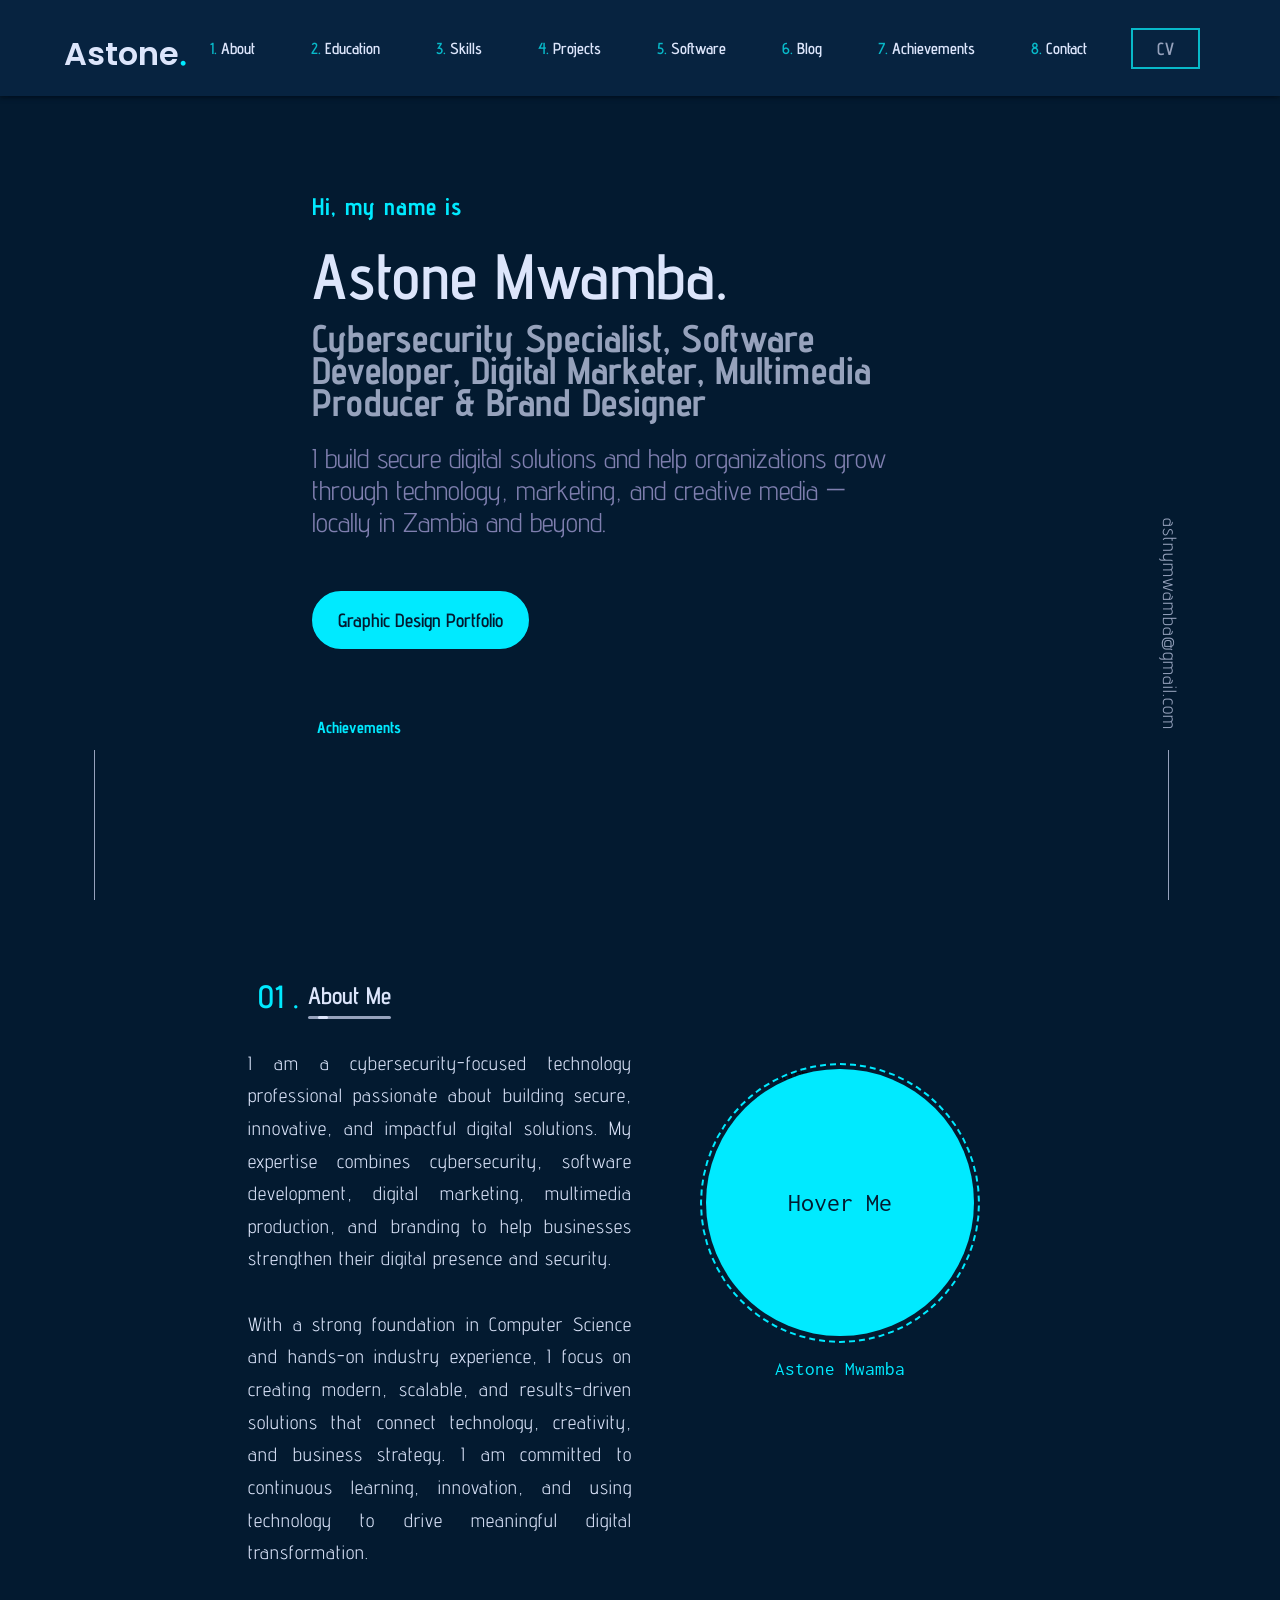
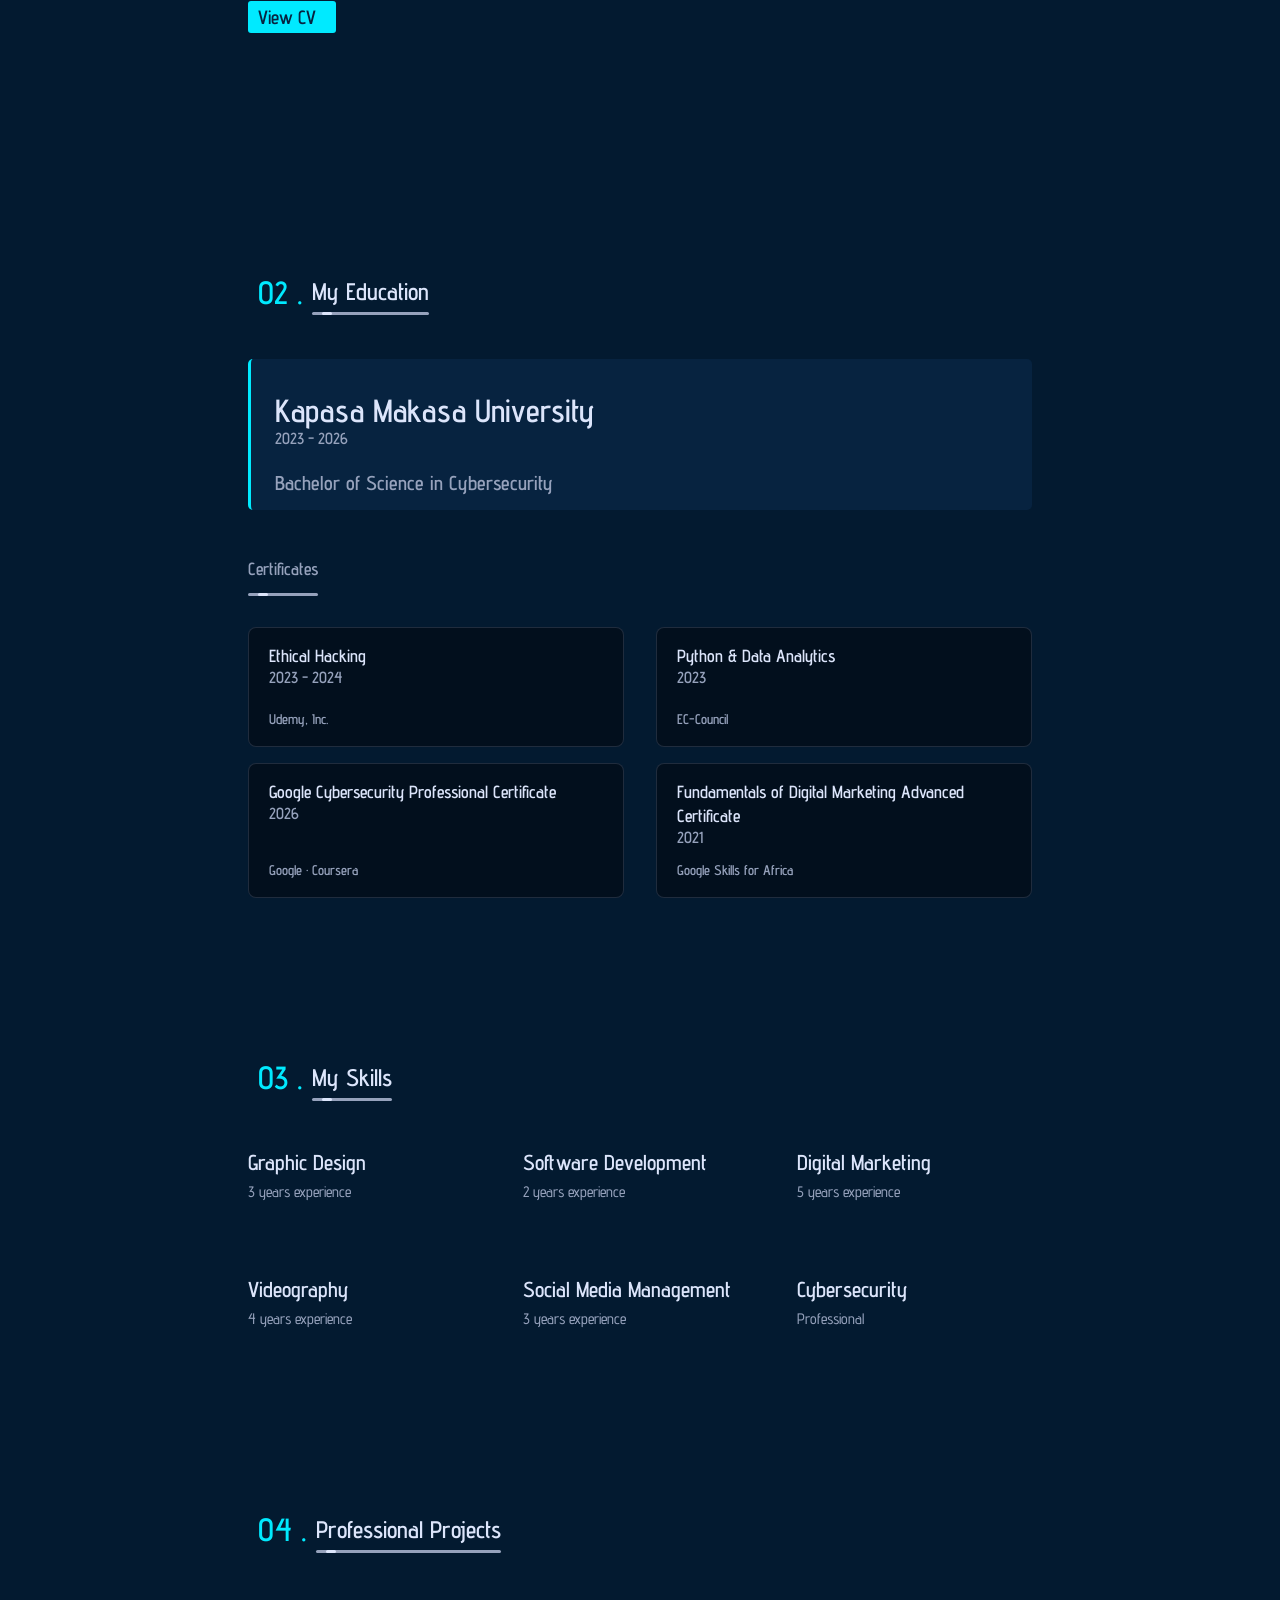
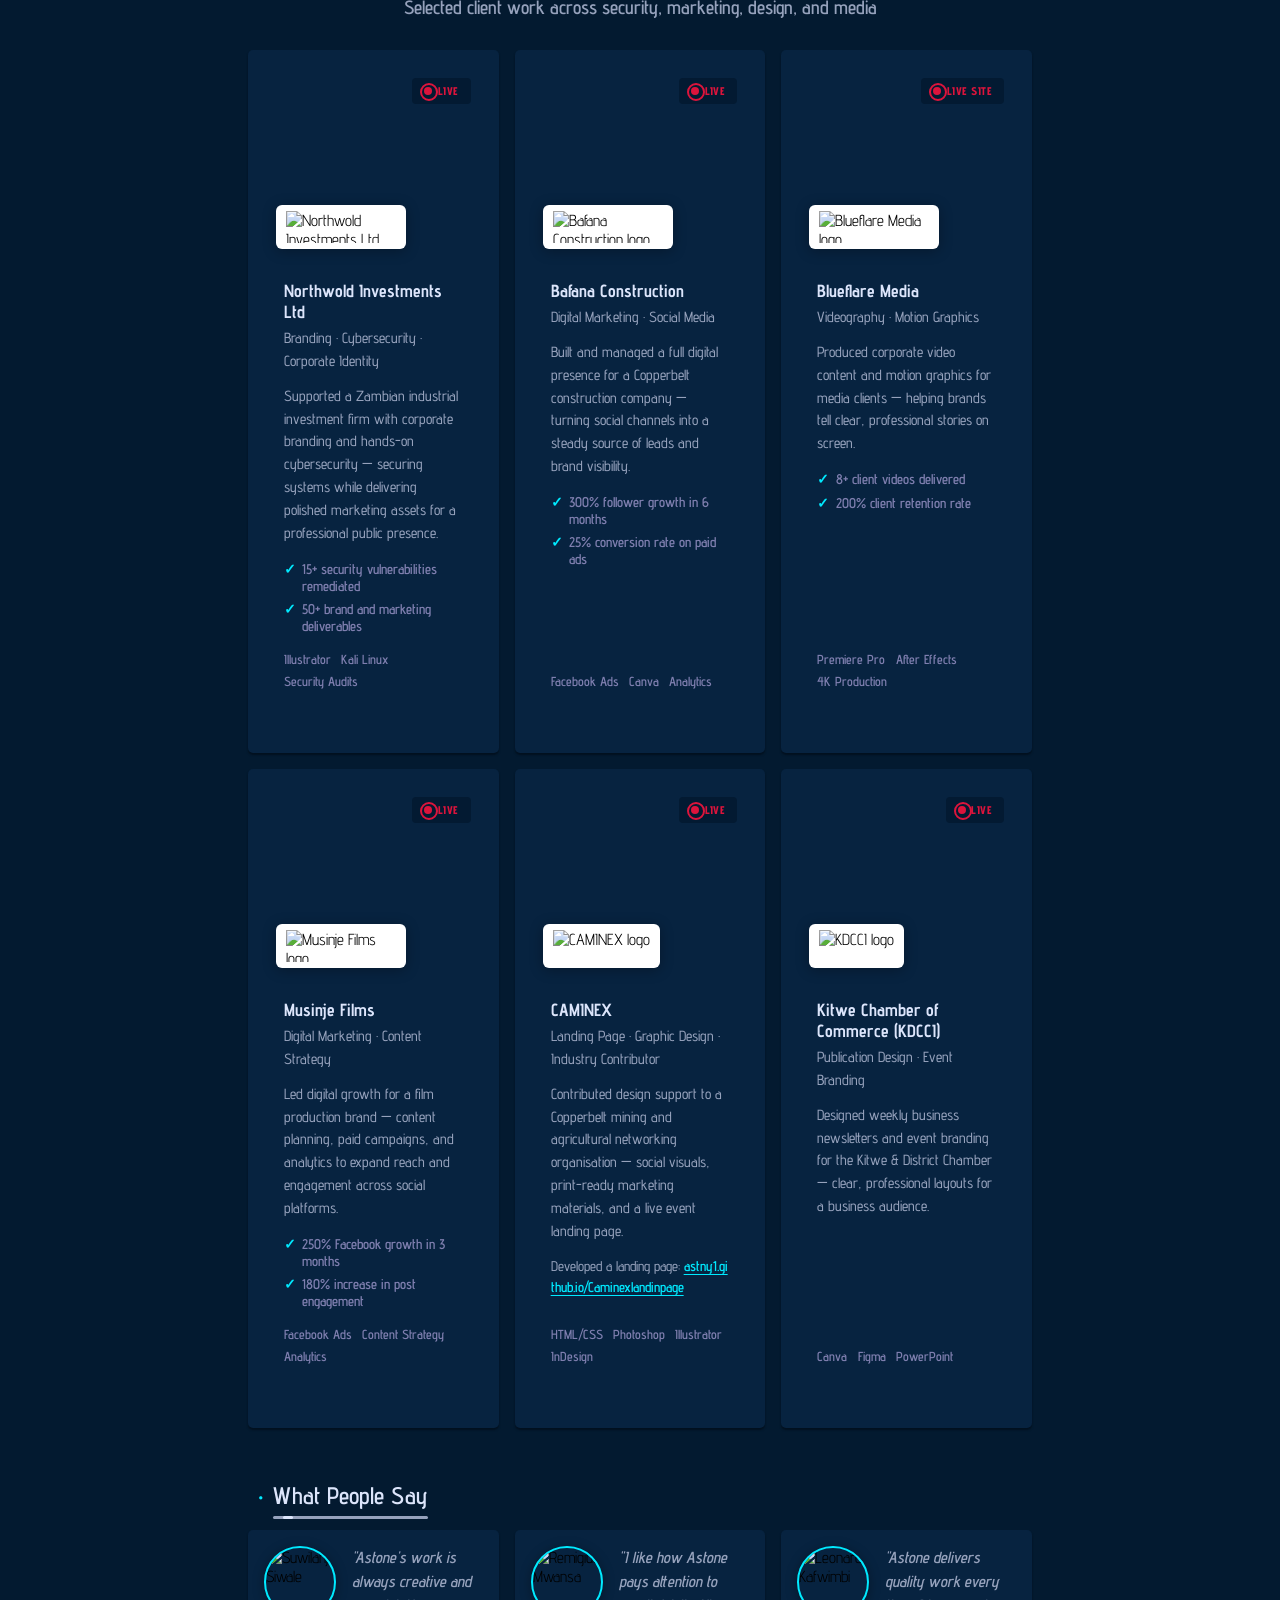
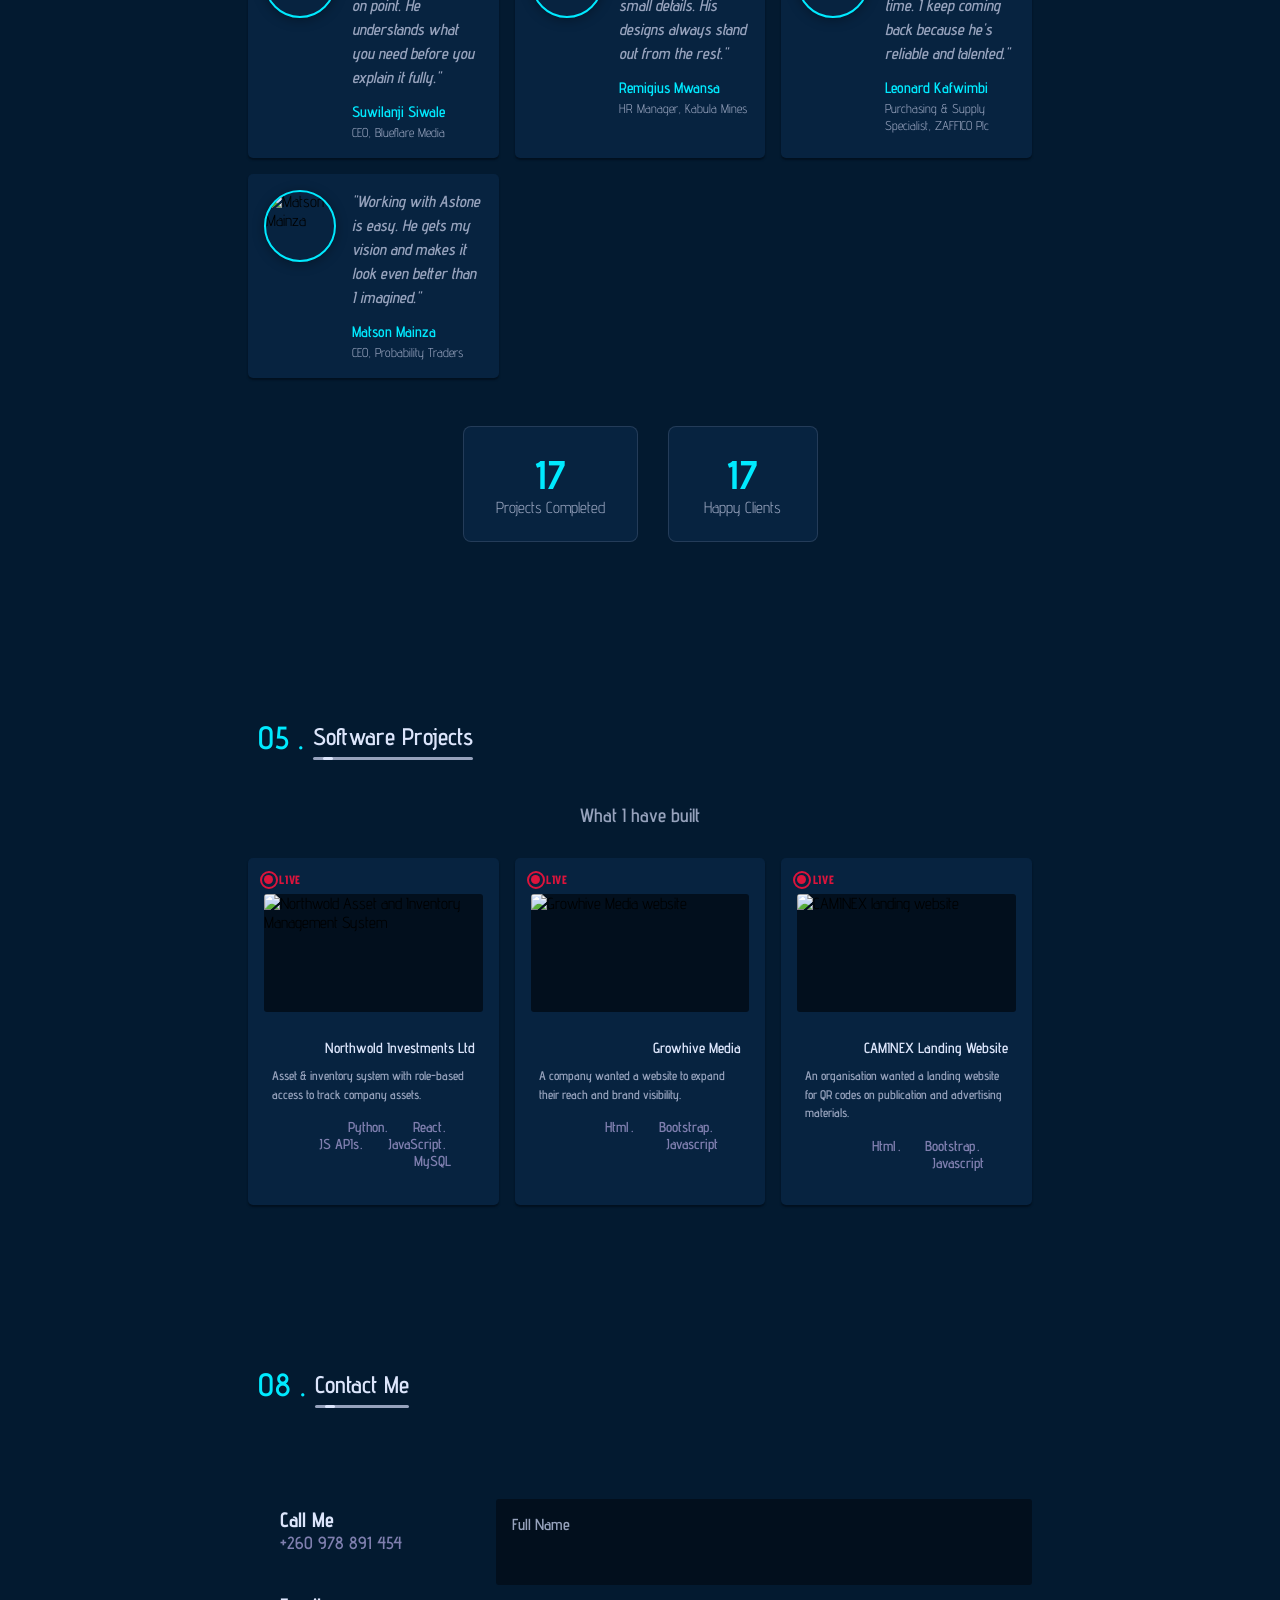
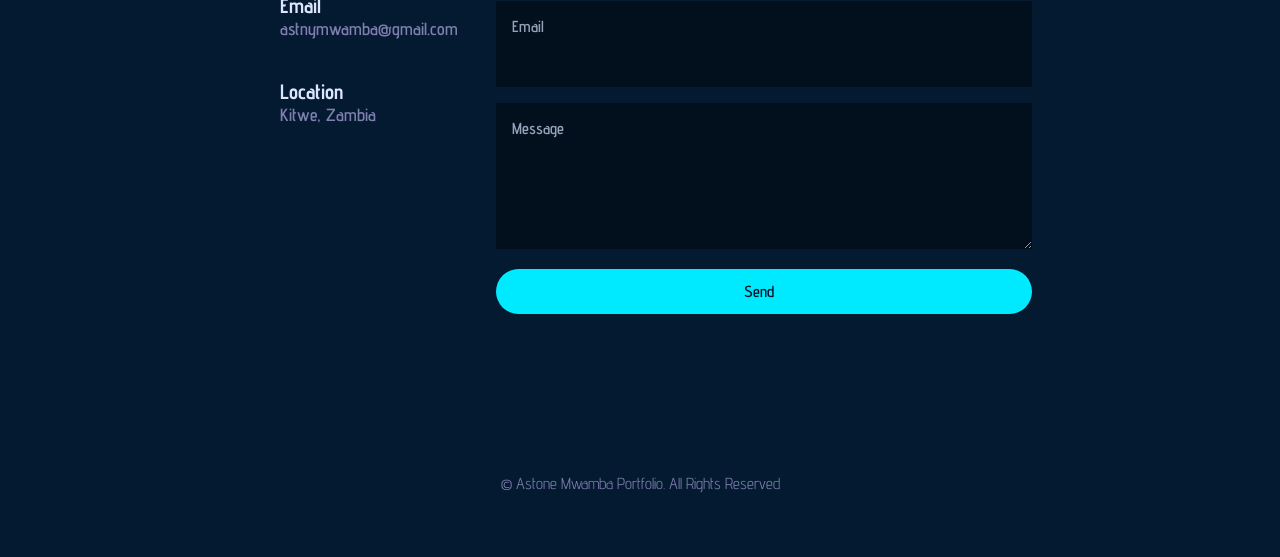
==== index.html @ 13ec4a52 "Add files via upload" ====
<!DOCTYPE html>
<html lang="en">
<head>
    <meta charset="UTF-8">
    <meta http-equiv="X-UA-Compatible" content="IE=edge">
    <meta name="viewport" content="width=device-width, initial-scale=1.0">
    <title>Astone Mwamba - Portfolio</title>
    <link rel="icon" href="favicon.ico" sizes="any">
    <link rel="icon" type="image/png" sizes="32x32" href="favicon-32x32.png">
    <link rel="icon" type="image/png" sizes="16x16" href="favicon-16x16.png">
    <link rel="apple-touch-icon" href="apple-touch-icon.png">
    <link rel="manifest" href="site.webmanifest">
    <meta name="theme-color" content="#031a30">
    <link rel="stylesheet" href="style.css">
    <link rel="stylesheet" href="https://unicons.iconscout.com/release/v4.0.0/css/line.css">
    <link href="https://unpkg.com/boxicons@2.0.9/css/boxicons.min.css" rel="stylesheet">
    <link rel="stylesheet" href="https://cdn.jsdelivr.net/gh/devicons/devicon@latest/devicon.min.css">
</head>
<body>
    <header class="header headerActive" id="header">
        <div class="logo-div contentText">
            <a href="index.html#home"><h1 class="logo">Astone<span>.</span></h1></a>
        </div>

        <div class="navBar" id="nav-Bar">
            <ul class="navList contentText">
                <li class="navItem"><a href="#about" class="navLink"><span class="number">1.</span> About</a></li>
                <li class="navItem"><a href="#education" class="navLink"><span class="number">2.</span> Education</a></li>
                <li class="navItem"><a href="#skills" class="navLink"><span class="number">3.</span> Skills</a></li>
                <li class="navItem"><a href="#projects" class="navLink"><span class="number">4.</span> Projects</a></li>
                <li class="navItem"><a href="#software-projects" class="navLink"><span class="number">5.</span> Software</a></li>
                <li class="navItem"><a href="blog.html" class="navLink"><span class="number">6.</span> Blog</a></li>
                <li class="navItem"><a href="achievements.html" class="navLink"><span class="number">7.</span> Achievements</a></li>
                <li class="navItem"><a href="#contact" class="navLink"><span class="number">8.</span> Contact</a></li>
                <div class="closeIcon" id="closeIconID">
                    <i class="bx bxs-x-circle icon closeIc"></i>
                </div>
            </ul>
            <div class="resumeDiv">
                <a href="#" class="resumeBtn js-cv-link">CV</a>
            </div>
        </div>

        <div class="navToggle" id="toggleId">
            <i class="uil uil-align-center toggleIcon"></i>
        </div>
    </header>

    <div class="col leftCol">
        <div class="divIcons">
            <div><a href="https://www.linkedin.com/in/astone-mwamba-59a867326" target="_blank" rel="noopener noreferrer" aria-label="LinkedIn profile"><i class="uil uil-linkedin-alt leftColIcon"></i></a></div>
            <div><a href="https://github.com" target="_blank" rel="noopener noreferrer"><i class="uil uil-github-alt leftColIcon"></i></a></div>
            <div><a href="https://www.facebook.com" target="_blank" rel="noopener noreferrer"><i class="uil uil-facebook-alt leftColIcon"></i></a></div>
        </div>
        <div class="divLine"></div>
    </div>

    <div class="col rightCol">
        <div class="emailDiv">astnymwamba@gmail.com</div>
        <div class="rightdivLine"></div>
    </div>

    <div class="bodyContainer">
        <!-- Home -->
        <section class="home section" id="home">
            <div class="container">
                <div class="content">
                    <div class="contentText">
                        <h6 class="introTxt hero-item hero-item-1">Hi, my name is</h6>
                        <h1 class="name hero-item hero-item-2">Astone Mwamba.</h1>
                        <h5 class="subIntro hero-item hero-item-3">Cybersecurity Specialist, Software Developer, Digital Marketer, Multimedia Producer & Brand Designer</h5>
                        <p class="homeP hero-item hero-item-4">I build secure digital solutions and help organizations grow through technology, marketing, and creative media — locally in Zambia and beyond.</p>
                    </div>
                    <div class="contentBtn hero-item hero-item-5">
                        <a href="https://drive.google.com/file/d/1k2zUxyUNI3lJxzsbDdqVA3DiM9vxNUjC/view?usp=sharing" target="_blank" rel="noopener noreferrer" class="btn-portfolio">Graphic Design Portfolio <i class="uil uil-external-link-alt Icon"></i></a>
                    </div>
                </div>
                <div class="scrollDiv hero-item hero-item-6">
                    <i class="uil uil-mouse-alt MouseIcon"></i>
                    <a href="achievements.html"><h6 class="scroll">Achievements</h6></a>
                    <i class="uil uil-angle-double-right icon"></i>
                </div>
            </div>
        </section>

        <!-- About -->
        <section class="about section" id="about">
            <div class="container">
                <div class="content">
                    <div class="sectionTitle">
                        <span class="titleNumber">01 .</span>
                        <h5 class="titleText">About Me <div class="underline"><span></span></div></h5>
                    </div>
                    <div class="grid">
                        <div class="cta">
                            <h4 class="ctaDescription">
                                I am a cybersecurity-focused technology professional passionate about building secure, innovative, and impactful digital solutions. My expertise combines cybersecurity, software development, digital marketing, multimedia production, and branding to help businesses strengthen their digital presence and security.<br><br>
                                With a strong foundation in Computer Science and hands-on industry experience, I focus on creating modern, scalable, and results-driven solutions that connect technology, creativity, and business strategy. I am committed to continuous learning, innovation, and using technology to drive meaningful digital transformation.
                            </h4>
                            <div class="aboutBtn">
                                <a href="#" class="js-cv-link">View CV <i class="uil uil-external-link-alt downloadIcon"></i></a>
                            </div>
                        </div>
                        <div class="lower">
                            <div class="aboutImgDiv">
                                <img src="images/projects/IMG%2032.png" alt="Astone Mwamba" class="aboutImg" width="280" height="280" loading="lazy">
                            </div>
                            <div class="voiceNote">
                                <span class="profileName">Astone Mwamba</span>
                            </div>
                        </div>
                    </div>
                </div>
            </div>
        </section>

        <!-- Education -->
        <section class="skill section" id="education">
            <div class="container">
                <div class="sectionTitle">
                    <span class="titleNumber">02 .</span>
                    <h5 class="titleText">My Education <div class="underline"><span></span></div></h5>
                </div>
                <div class="skillsContent">
                    <div class="skillInfo skillInfo-main">
                        <div class="skillInfoHeader">
                            <h1 class="skillTitle">Kapasa Makasa University</h1>
                            <span class="skillSubTotal">2023 - 2026</span>
                        </div>
                        <div class="skillImage">
                            <span class="skillDescription">Bachelor of Science in Cybersecurity</span>
                        </div>
                    </div>
                </div>

                <div class="sectionTitle certificates-heading">
                    <h5 class="titleText titleText-sm">Certificates <div class="underline"><span></span></div></h5>
                </div>
                <div class="skillsContent certificates-content">
                    <div class="skillInfo skillInfo-cert">
                        <div class="skillInfoHeader">
                            <h1 class="skillTitle skillTitle-sm">Ethical Hacking</h1>
                            <span class="skillSubTotal">2023 - 2024</span>
                        </div>
                        <div class="skillImage">
                            <span class="skillDescription skillDescription-sm">Udemy, Inc.</span>
                        </div>
                    </div>
                    <div class="skillInfo skillInfo-cert">
                        <div class="skillInfoHeader">
                            <h1 class="skillTitle skillTitle-sm">Python & Data Analytics</h1>
                            <span class="skillSubTotal">2023</span>
                        </div>
                        <div class="skillImage">
                            <span class="skillDescription skillDescription-sm">EC-Council</span>
                        </div>
                    </div>
                    <div class="skillInfo skillInfo-cert">
                        <div class="skillInfoHeader">
                            <h1 class="skillTitle skillTitle-sm">Google Cybersecurity Professional Certificate</h1>
                            <span class="skillSubTotal">2026</span>
                        </div>
                        <div class="skillImage">
                            <span class="skillDescription skillDescription-sm">Google · Coursera</span>
                        </div>
                    </div>
                    <div class="skillInfo skillInfo-cert">
                        <div class="skillInfoHeader">
                            <h1 class="skillTitle skillTitle-sm">Fundamentals of Digital Marketing Advanced Certificate</h1>
                            <span class="skillSubTotal">2021</span>
                        </div>
                        <div class="skillImage">
                            <span class="skillDescription skillDescription-sm">Google Skills for Africa</span>
                        </div>
                    </div>
                </div>
            </div>
        </section>

        <!-- Skills -->
        <section class="skill section" id="skills">
            <div class="container">
                <div class="sectionTitle">
                    <span class="titleNumber">03 .</span>
                    <h5 class="titleText">My Skills <div class="underline"><span></span></div></h5>
                </div>
                <div class="skills-showcase">
                    <article class="skill-card">
                        <h3 class="skill-card-title">Graphic Design</h3>
                        <p class="skill-card-exp">3 years experience</p>
                        <div class="skill-card-icons">
                            <i class="devicon-photoshop-plain colored" title="Adobe Photoshop"></i>
                            <i class="devicon-illustrator-plain colored" title="Adobe Illustrator"></i>
                            <i class="devicon-xd-plain colored" title="Adobe XD"></i>
                            <i class="devicon-indesign-plain colored" title="Adobe InDesign"></i>
                        </div>
                    </article>
                    <article class="skill-card">
                        <h3 class="skill-card-title">Software Development</h3>
                        <p class="skill-card-exp">2 years experience</p>
                        <div class="skill-card-icons">
                            <i class="devicon-html5-plain colored" title="HTML5"></i>
                            <i class="devicon-css3-plain colored" title="CSS3"></i>
                            <i class="devicon-javascript-plain colored" title="JavaScript"></i>
                            <i class="devicon-python-plain colored" title="Python"></i>
                            <i class="devicon-github-original colored" title="GitHub"></i>
                            <i class="devicon-vscode-plain colored" title="VS Code"></i>
                        </div>
                    </article>
                    <article class="skill-card">
                        <h3 class="skill-card-title">Digital Marketing</h3>
                        <p class="skill-card-exp">5 years experience</p>
                        <div class="skill-card-icons">
                            <i class="devicon-google-plain colored" title="Google"></i>
                            <i class="devicon-facebook-plain colored" title="Facebook Ads"></i>
                            <i class="devicon-canva-original colored" title="Canva"></i>
                            <i class="devicon-wordpress-plain colored" title="WordPress"></i>
                        </div>
                    </article>
                    <article class="skill-card">
                        <h3 class="skill-card-title">Videography</h3>
                        <p class="skill-card-exp">4 years experience</p>
                        <div class="skill-card-icons">
                            <i class="devicon-premierepro-plain colored" title="Premiere Pro"></i>
                            <i class="devicon-aftereffects-plain colored" title="After Effects"></i>
                            <i class="devicon-photoshop-plain colored" title="Photoshop"></i>
                        </div>
                    </article>
                    <article class="skill-card">
                        <h3 class="skill-card-title">Social Media Management</h3>
                        <p class="skill-card-exp">3 years experience</p>
                        <div class="skill-card-icons">
                            <i class="devicon-facebook-plain colored" title="Facebook"></i>
                            <i class="devicon-linkedin-plain colored" title="LinkedIn"></i>
                            <i class="devicon-youtube-plain colored" title="YouTube"></i>
                            <i class="devicon-instagram-plain colored" title="Instagram"></i>
                        </div>
                    </article>
                    <article class="skill-card">
                        <h3 class="skill-card-title">Cybersecurity</h3>
                        <p class="skill-card-exp">Professional</p>
                        <div class="skill-card-icons">
                            <i class="devicon-kalilinux-plain colored" title="Kali Linux"></i>
                            <i class="devicon-linux-plain colored" title="Linux"></i>
                            <i class="devicon-python-plain colored" title="Python"></i>
                        </div>
                    </article>
                </div>
            </div>
        </section>

        <!-- Projects -->
        <section class="projects section" id="projects">
            <div class="container">
                <div class="sectionTitle">
                    <span class="titleNumber">04 .</span>
                    <h5 class="titleText">Professional Projects <div class="underline"><span></span></div></h5>
                </div>
                <div class="contentHeader">
                    <p class="projectDescription">Selected client work across security, marketing, design, and media</p>
                </div>
                <div class="boxes project-boxes">
                    <!-- Northwold -->
                    <article class="box project-card">
                        <div class="project-card-media" style="background-image: url('images/projects/northwold-cover.png')">
                            <img src="images/projects/northwold%20logo.jpg" alt="Northwold Investments Ltd logo" class="project-logo-badge">
                            <div class="project-live-badge"><span class="Indicator"></span><span>LIVE</span></div>
                        </div>
                        <div class="project-card-body">
                            <h3 class="project-card-title">Northwold Investments Ltd</h3>
                            <p class="project-role">Branding · Cybersecurity · Corporate Identity</p>
                            <p>Supported a Zambian industrial investment firm with corporate branding and hands-on cybersecurity — securing systems while delivering polished marketing assets for a professional public presence.</p>
                            <ul class="project-results">
                                <li>15+ security vulnerabilities remediated</li>
                                <li>50+ brand and marketing deliverables</li>
                            </ul>
                            <div class="software"><span>Illustrator</span><span>Kali Linux</span><span>Security Audits</span></div>
                        </div>
                        <a href="https://www.facebook.com/profile.php?id=100065090190695" target="_blank" rel="noopener noreferrer" class="wrapperLink" aria-label="View Northwold project"><i class="uil uil-external-link-alt"></i></a>
                    </article>

                    <!-- Bafana -->
                    <article class="box project-card">
                        <div class="project-card-media" style="background-image: url('https://i.ibb.co/3y2pqS85/bafana-fb.jpg')">
                            <img src="https://i.ibb.co/1YHDW77N/bafana-logo.jpg" alt="Bafana Construction logo" class="project-logo-badge">
                            <div class="project-live-badge"><span class="Indicator"></span><span>LIVE</span></div>
                        </div>
                        <div class="project-card-body">
                            <h3 class="project-card-title">Bafana Construction</h3>
                            <p class="project-role">Digital Marketing · Social Media</p>
                            <p>Built and managed a full digital presence for a Copperbelt construction company — turning social channels into a steady source of leads and brand visibility.</p>
                            <ul class="project-results">
                                <li>300% follower growth in 6 months</li>
                                <li>25% conversion rate on paid ads</li>
                            </ul>
                            <div class="software"><span>Facebook Ads</span><span>Canva</span><span>Analytics</span></div>
                        </div>
                        <a href="https://www.facebook.com/Bafana.Construction" target="_blank" rel="noopener noreferrer" class="wrapperLink" aria-label="View Bafana campaign"><i class="uil uil-external-link-alt"></i></a>
                    </article>

                    <!-- Blueflare -->
                    <article class="box project-card">
                        <div class="project-card-media" style="background-image: url('https://i.ibb.co/rG8NZJBm/blueflare-logo.jpg')">
                            <img src="https://i.ibb.co/rG8NZJBm/blueflare-logo.jpg" alt="Blueflare Media logo" class="project-logo-badge">
                            <div class="project-live-badge project-live-badge-site"><span class="Indicator"></span><span>LIVE SITE</span></div>
                        </div>
                        <div class="project-card-body">
                            <h3 class="project-card-title">Blueflare Media</h3>
                            <p class="project-role">Videography · Motion Graphics</p>
                            <p>Produced corporate video content and motion graphics for media clients — helping brands tell clear, professional stories on screen.</p>
                            <ul class="project-results">
                                <li>8+ client videos delivered</li>
                                <li>200% client retention rate</li>
                            </ul>
                            <div class="software"><span>Premiere Pro</span><span>After Effects</span><span>4K Production</span></div>
                        </div>
                        <a href="https://www.blueflaremedia.com" target="_blank" rel="noopener noreferrer" class="wrapperLink" aria-label="Visit Blueflare Media"><i class="uil uil-external-link-alt"></i></a>
                    </article>

                    <!-- Musinje -->
                    <article class="box project-card">
                        <div class="project-card-media" style="background-image: url('https://i.ibb.co/YTPr2gtX/Screenshot-28-3-2025-123955-web-facebook-com.jpg')">
                            <img src="https://i.ibb.co/v60RXGxY/416630074-415633187458212-6627813875531632224-n.jpg" alt="Musinje Films logo" class="project-logo-badge">
                            <div class="project-live-badge"><span class="Indicator"></span><span>LIVE</span></div>
                        </div>
                        <div class="project-card-body">
                            <h3 class="project-card-title">Musinje Films</h3>
                            <p class="project-role">Digital Marketing · Content Strategy</p>
                            <p>Led digital growth for a film production brand — content planning, paid campaigns, and analytics to expand reach and engagement across social platforms.</p>
                            <ul class="project-results">
                                <li>250% Facebook growth in 3 months</li>
                                <li>180% increase in post engagement</li>
                            </ul>
                            <div class="software"><span>Facebook Ads</span><span>Content Strategy</span><span>Analytics</span></div>
                        </div>
                        <a href="https://www.facebook.com/share/167gA2GLxh/?mibextid=wwXIfr" target="_blank" rel="noopener noreferrer" class="wrapperLink" aria-label="View Musinje Films"><i class="uil uil-external-link-alt"></i></a>
                    </article>

                    <!-- CAMINEX -->
                    <article class="box project-card">
                        <div class="project-card-media" style="background-image: url('images/projects/caminex%20cover.png')">
                            <img src="images/projects/caminex%20logo.webp" alt="CAMINEX logo" class="project-logo-badge">
                            <div class="project-live-badge project-live-badge-site"><span class="Indicator"></span><span>LIVE</span></div>
                        </div>
                        <div class="project-card-body">
                            <h3 class="project-card-title">CAMINEX</h3>
                            <p class="project-role">Landing Page · Graphic Design · Industry Contributor</p>
                            <p>Contributed design support to a Copperbelt mining and agricultural networking organisation — social visuals, print-ready marketing materials, and a live event landing page.</p>
                            <p class="project-deliverable">Developed a landing page: <a href="https://astny1.github.io/Caminexlandinpage/" target="_blank" rel="noopener noreferrer" class="project-short-link" title="CAMINEX landing page">astny1.github.io/Caminexlandinpage</a></p>
                            <div class="software"><span>HTML/CSS</span><span>Photoshop</span><span>Illustrator</span><span>InDesign</span></div>
                        </div>
                        <a href="https://astny1.github.io/Caminexlandinpage/" target="_blank" rel="noopener noreferrer" class="wrapperLink" aria-label="Visit CAMINEX landing page"><i class="uil uil-external-link-alt"></i></a>
                    </article>

                    <!-- KDCCI -->
                    <article class="box project-card">
                        <div class="project-card-media" style="background-image: url('images/projects/kdcci%20cover.png')">
                            <img src="images/projects/kdcci%20logo.webp" alt="KDCCI logo" class="project-logo-badge">
                            <div class="project-live-badge project-live-badge-site"><span class="Indicator"></span><span>LIVE</span></div>
                        </div>
                        <div class="project-card-body">
                            <h3 class="project-card-title">Kitwe Chamber of Commerce (KDCCI)</h3>
                            <p class="project-role">Publication Design · Event Branding</p>
                            <p>Designed weekly business newsletters and event branding for the Kitwe & District Chamber — clear, professional layouts for a business audience.</p>
                            <div class="software"><span>Canva</span><span>Figma</span><span>PowerPoint</span></div>
                        </div>
                        <a href="https://www.kitwechamber.com/staging" target="_blank" rel="noopener noreferrer" class="wrapperLink" aria-label="Visit KDCCI"><i class="uil uil-external-link-alt"></i></a>
                    </article>
                </div>

                <!-- Testimonials -->
                <div class="sectionTitle uiId">
                    <span class="titleNumber">·</span>
                    <h5 class="titleText">What People Say <div class="underline"><span></span></div></h5>
                </div>
                <div class="boxes testimonial-boxes">
                    <div class="box box-testimonial">
                        <img src="https://i.ibb.co/hFqB1C0h/78554313-2728884927174481-727692409130975232-n.jpg" alt="Suwilanji Siwale" class="testimonial-avatar" width="72" height="72" loading="lazy">
                        <div class="wrapperText">
                            <p>"Astone's work is always creative and on point. He understands what you need before you explain it fully."</p>
                            <span class="title">Suwilanji Siwale</span>
                            <span class="testimonial-role">CEO, Blueflare Media</span>
                        </div>
                    </div>
                    <div class="box box-testimonial">
                        <img src="https://i.ibb.co/KxsrsqQk/90556493-524224355194471-2716903097774374912-n.jpg" alt="Remigius Mwansa" class="testimonial-avatar" width="72" height="72" loading="lazy">
                        <div class="wrapperText">
                            <p>"I like how Astone pays attention to small details. His designs always stand out from the rest."</p>
                            <span class="title">Remigius Mwansa</span>
                            <span class="testimonial-role">HR Manager, Kabula Mines</span>
                        </div>
                    </div>
                    <div class="box box-testimonial">
                        <img src="https://i.ibb.co/RTg2W86B/469952584-2389659898037937-7517844872626366883-n.jpg" alt="Leonard Kafwimbi" class="testimonial-avatar" width="72" height="72" loading="lazy">
                        <div class="wrapperText">
                            <p>"Astone delivers quality work every time. I keep coming back because he's reliable and talented."</p>
                            <span class="title">Leonard Kafwimbi</span>
                            <span class="testimonial-role">Purchasing &amp; Supply Specialist, ZAFFICO Plc</span>
                        </div>
                    </div>
                    <div class="box box-testimonial">
                        <img src="https://i.ibb.co/70nZXbm/577395758-3395888393910357-5076000500420218410-n.jpg" alt="Matson Mainza" class="testimonial-avatar" width="72" height="72" loading="lazy">
                        <div class="wrapperText">
                            <p>"Working with Astone is easy. He gets my vision and makes it look even better than I imagined."</p>
                            <span class="title">Matson Mainza</span>
                            <span class="testimonial-role">CEO, Probability Traders</span>
                        </div>
                    </div>
                </div>

                <div class="achievement-counters">
                    <div class="counter-box">
                        <div class="counter" data-target="38">0</div>
                        <div class="counter-label">Projects Completed</div>
                    </div>
                    <div class="counter-box">
                        <div class="counter" data-target="33">0</div>
                        <div class="counter-label">Happy Clients</div>
                    </div>
                </div>
            </div>
        </section>

        <!-- Software Projects -->
        <section class="software-projects section" id="software-projects">
            <div class="container">
                <div class="sectionTitle">
                    <span class="titleNumber">05 .</span>
                    <h5 class="titleText">Software Projects <div class="underline"><span></span></div></h5>
                </div>
                <div class="contentHeader">
                    <p class="projectDescription">What I have built</p>
                </div>
                <div class="boxes software-project-boxes">
                    <article class="box software-project-card">
                        <div class="software-project-live-row">
                            <span class="Indicator"></span>
                            <span class="live">LIVE</span>
                        </div>
                        <div class="software-project-cover">
                            <img src="images/software-projects/northwold-cover.png" alt="Northwold Asset and Inventory Management System" loading="lazy">
                        </div>
                        <div class="wrapperText">
                            <span class="title">Northwold Investments Ltd</span>
                            <p>Asset &amp; inventory system with role-based access to track company assets.</p>
                            <div class="software-project-footer">
                                <div class="software">
                                    <span>Python</span>
                                    <span>React</span>
                                    <span>JS APIs</span>
                                    <span>JavaScript</span>
                                    <span>MySQL</span>
                                </div>
                                <a href="https://northwold-iaits-frontend.onrender.com/" target="_blank" rel="noopener noreferrer" class="wrapperLink software-project-link" aria-label="Open Northwold system"><i class="uil uil-external-link-alt"></i></a>
                            </div>
                        </div>
                    </article>
                    <article class="box software-project-card">
                        <div class="software-project-live-row">
                            <span class="Indicator"></span>
                            <span class="live">LIVE</span>
                        </div>
                        <div class="software-project-cover">
                            <img src="images/software-projects/growhive-cover.png" alt="Growhive Media website" loading="lazy">
                        </div>
                        <div class="wrapperText">
                            <span class="title">Growhive Media</span>
                            <p>A company wanted a website to expand their reach and brand visibility.</p>
                            <div class="software-project-footer">
                                <div class="software">
                                    <span>Html</span>
                                    <span>Bootstrap</span>
                                    <span>Javascript</span>
                                </div>
                                <a href="https://growhivemedia.netlify.app/" target="_blank" rel="noopener noreferrer" class="wrapperLink software-project-link" aria-label="Visit Growhive Media"><i class="uil uil-external-link-alt"></i></a>
                            </div>
                        </div>
                    </article>
                    <article class="box software-project-card">
                        <div class="software-project-live-row">
                            <span class="Indicator"></span>
                            <span class="live">LIVE</span>
                        </div>
                        <div class="software-project-cover">
                            <img src="images/software-projects/caminex-cover.png" alt="CAMINEX landing website" loading="lazy">
                        </div>
                        <div class="wrapperText">
                            <span class="title">CAMINEX Landing Website</span>
                            <p>An organisation wanted a landing website for QR codes on publication and advertising materials.</p>
                            <div class="software-project-footer">
                                <div class="software">
                                    <span>Html</span>
                                    <span>Bootstrap</span>
                                    <span>Javascript</span>
                                </div>
                                <a href="https://astny1.github.io/Caminexlandinpage/" target="_blank" rel="noopener noreferrer" class="wrapperLink software-project-link" aria-label="Visit CAMINEX landing page"><i class="uil uil-external-link-alt"></i></a>
                            </div>
                        </div>
                    </article>
                </div>
            </div>
        </section>

        <!-- Contact -->
        <section class="contact section" id="contact">
            <div class="container">
                <div class="sectionTitle">
                    <span class="titleNumber">08 .</span>
                    <h5 class="titleText">Contact Me <div class="underline"><span></span></div></h5>
                </div>
                <div class="contactContent grid">
                    <div class="contactTop">
                        <div>
                            <i class="uil uil-phone contactIcon"></i>
                            <div>
                                <h2 class="contactTitle">Call Me</h2>
                                <span class="contactDesc"><a href="tel:+260978891454">+260 978 891 454</a></span>
                            </div>
                        </div>
                        <div>
                            <i class="uil uil-envelope contactIcon"></i>
                            <div>
                                <h2 class="contactTitle">Email</h2>
                                <span class="contactDesc"><a href="mailto:astnymwamba@gmail.com">astnymwamba@gmail.com</a></span>
                            </div>
                        </div>
                        <div>
                            <i class="uil uil-map-marker contactIcon"></i>
                            <div>
                                <h2 class="contactTitle">Location</h2>
                                <span class="contactDesc">Kitwe, Zambia</span>
                            </div>
                        </div>
                    </div>
                    <form id="contact-form" action="https://formsubmit.co/astnymwamba@gmail.com" method="POST">
                        <input type="hidden" name="_subject" value="Portfolio contact form">
                        <input type="hidden" name="_captcha" value="false">
                        <div class="formTop">
                            <div class="field">
                                <label for="name">Full Name</label>
                                <input type="text" id="name" name="name" required>
                            </div>
                            <div class="field">
                                <label for="email">Email</label>
                                <input type="email" id="email" name="email" required>
                            </div>
                        </div>
                        <textarea id="message" name="message" rows="6" placeholder="Message" required></textarea>
                        <button type="submit" id="contact-submit-btn">Send <i class="uil uil-message"></i></button>
                        <p id="form-status" class="form-status" role="status" aria-live="polite"></p>
                    </form>
                </div>
                <div class="mobileIcons">
                    <a href="https://www.linkedin.com/in/astone-mwamba-59a867326" target="_blank" rel="noopener noreferrer" aria-label="LinkedIn profile"><i class="uil uil-linkedin-alt"></i></a>
                    <a href="https://github.com" target="_blank" rel="noopener noreferrer"><i class="uil uil-github-alt"></i></a>
                    <a href="https://www.facebook.com" target="_blank" rel="noopener noreferrer"><i class="uil uil-facebook-alt"></i></a>
                </div>
            </div>
        </section>

        <footer class="footer">
            <span>&copy; <span class="js-current-year"></span> Astone Mwamba Portfolio. All Rights Reserved</span>
        </footer>
    </div>

    <script src="js/site.js"></script>
    <script src="script.js"></script>
</body>
</html>
---- style.css ----
@import url("https://fonts.googleapis.com/css2?family=Advent+Pro:wght@300;400;600&family=Barlow+Condensed:wght@400;500;600&family=Inconsolata:wght@300;400&display=swap");
@import url("https://fonts.googleapis.com/css2?family=Poppins:wght@300;400;500;600&display=swap");

* {
    padding: 0;
    margin: 0;
    box-sizing: border-box;
    font-family: "Advent Pro", sans-serif;
}

:root {
    --primaryColor: hsl(185, 100%, 50%);
    --primaryHover: hsl(185, 92%, 41%);
    --secondaryColor: rgb(150, 162, 188);
    --paragraphColor: rgb(127, 127, 175);
    --BgColor: #031a30;
    --formColor: rgb(2, 15, 29);
    --projectCardColor: rgb(7, 35, 64);
    --textColor: rgb(220, 229, 251);
    --headerHeight: 3rem;
}

html {
    scroll-behavior: smooth;
}

body {
    background: var(--BgColor);
}

a {
    text-decoration: none;
    color: inherit;
}

li {
    list-style: none;
}

img {
    width: 100%;
    height: auto;
}

.grid {
    display: grid;
    gap: 1rem;
}

.section {
    padding: 4rem 0 2rem;
}

.container {
    margin-left: 1.5rem;
    margin-right: 1.5rem;
}

.sectionTitle {
    padding-bottom: 1rem;
    font-size: 2rem;
    color: var(--textColor);
    display: flex;
    align-items: center;
}

.sectionTitle .titleNumber {
    color: var(--primaryColor);
    margin: 0 0.6rem;
    font-weight: 600;
}

.sectionTitle .titleText {
    position: relative;
    width: max-content;
    font-size: 1.5rem;
    font-weight: 600;
}

.sectionTitle .underline {
    position: absolute;
    width: 100%;
    height: 3px;
    top: 35px;
    left: 0;
    border-radius: 10px;
    background: var(--secondaryColor);
    overflow: hidden;
}

.sectionTitle .underline span {
    top: 0;
    left: 10px;
    height: 100%;
    width: 10px;
    border-radius: 10px;
    position: absolute;
    background: var(--textColor);
    animation: moveLine 2s linear infinite;
}

@keyframes moveLine {
    0% { left: -20px; }
    100% { left: 100px; }
}

/* Header */
.header {
    width: 100%;
    position: fixed;
    background: var(--BgColor);
    height: var(--headerHeight);
    display: flex;
    align-items: center;
    justify-content: space-between;
    padding: 2rem;
    z-index: 100;
}

.header .logo {
    color: var(--textColor);
    font-family: "Poppins", sans-serif;
    font-weight: 600;
    font-size: 2rem;
    cursor: pointer;
}

.header .logo span {
    font-size: 3rem;
    color: var(--primaryColor);
}

.header .toggleIcon {
    color: var(--primaryColor);
    font-size: 2rem;
    cursor: pointer;
}

.headerActive {
    background: var(--projectCardColor);
    transition: 0.4s;
    box-shadow: 0 2px 4px rgba(2, 15, 29, 0.904);
}

@media screen and (max-width: 768px) {
    .navBar {
        position: absolute;
        top: -700%;
        right: 0;
        left: 0;
        background: var(--formColor);
        padding: 1rem 0;
        transition: 0.6s;
        z-index: 150;
        backdrop-filter: blur(5px);
        border-bottom: 2px solid var(--primaryColor);
    }
}

.navList {
    width: 90%;
    position: relative;
    margin: auto;
    display: grid;
    gap: 0.6rem 2rem;
}

.navList .closeIcon {
    position: absolute;
    top: 10px;
    right: 10px;
}

.navList .closeIcon .icon {
    color: var(--primaryColor);
    font-size: 2rem;
    cursor: pointer;
}

.navItem {
    margin: auto;
    padding: 1rem 0;
}

.navLink {
    color: var(--primaryColor);
    font-size: 1.2rem;
    font-weight: 600;
    position: relative;
}

.navLink .number {
    color: var(--primaryHover);
}

.navLink:hover {
    color: var(--primaryHover);
}

.navLink::before,
.navLink::after {
    content: "";
    position: absolute;
    height: 2px;
    width: 0%;
    bottom: -3px;
    left: 0;
    transition: 0.3s;
}

.navLink::before {
    background: var(--primaryHover);
}

.navLink::after {
    background: var(--primaryColor);
    transition: 0.8s;
}

.navLink:hover::before,
.navLink:hover::after {
    width: 100%;
}

.resumeDiv {
    display: flex;
    justify-content: center;
    margin: 1rem;
}

.resumeDiv .resumeBtn {
    border: 2px solid var(--primaryHover);
    padding: 0.5rem 1.5rem;
    font-size: 1.1rem;
    font-weight: 600;
    position: relative;
    color: var(--primaryColor);
}

.resumeDiv .resumeBtn::before,
.resumeDiv .resumeBtn::after {
    content: "";
    height: 100%;
    width: 0%;
    position: absolute;
    top: 0;
    left: 0;
    z-index: -1;
    transition: 0.2s;
}

.resumeDiv .resumeBtn::before {
    background: var(--primaryHover);
}

.resumeDiv .resumeBtn::after {
    background: var(--BgColor);
    transition: 0.5s;
}

.resumeDiv .resumeBtn {
    transition: color 0.25s ease, border-color 0.25s ease, transform 0.15s ease;
    -webkit-tap-highlight-color: transparent;
}

@media (hover: hover) {
    .resumeDiv .resumeBtn:hover {
        color: var(--textColor);
        border: 2px solid var(--BgColor);
    }

    .resumeDiv .resumeBtn:hover::before,
    .resumeDiv .resumeBtn:hover::after {
        width: 100%;
    }
}

.resumeDiv .resumeBtn:active {
    color: var(--primaryColor);
    transform: scale(0.97);
}

.resumeDiv .resumeBtn:active::before,
.resumeDiv .resumeBtn:active::after {
    width: 0%;
}

.show {
    top: 0;
}

/* Side columns */
.col {
    display: none;
}

/* Home */
.content {
    margin: 4rem 0;
}

.content .contentText {
    margin: 1rem 0;
}

.content .contentText .introTxt {
    font-size: 1rem;
    color: var(--primaryColor);
    padding: 1rem 0;
    letter-spacing: 1px;
}

.content .contentText .name {
    font-size: 3rem;
    font-weight: 600;
    color: var(--textColor);
}

.content .contentText .subIntro {
    font-size: 1.7rem;
    color: var(--secondaryColor);
    line-height: 2rem;
    padding: 0.5rem 0;
}

.content .contentText .homeP {
    font-size: 1.3rem;
    color: var(--paragraphColor);
    padding: 1rem 0;
    max-width: 600px;
}

.content .contentBtn {
    margin: 2rem 0;
    overflow: hidden;
    padding: 0.3rem 0;
}

.content .contentBtn a {
    padding: 1rem 1.5rem;
    border: 2px solid var(--primaryColor);
    border-radius: 3rem;
    color: var(--BgColor);
    font-weight: 600;
    font-size: 1.2rem;
    position: relative;
    background: var(--primaryColor);
    z-index: 2;
    display: inline-flex;
    align-items: center;
}

.content .contentBtn a .icon {
    margin-left: 0.6rem;
}

.content .contentBtn a::before,
.content .contentBtn a::after {
    content: "";
    height: 100%;
    width: 0%;
    position: absolute;
    bottom: 0;
    left: 0;
    border-radius: 3rem;
    z-index: -1;
}

.content .contentBtn a::before {
    background: var(--primaryHover);
    transition: 0.2s;
}

.content .contentBtn a::after {
    background: var(--BgColor);
    transition: 0.6s;
}

.content .contentBtn a {
    transition: color 0.25s ease, border-color 0.25s ease, transform 0.15s ease, box-shadow 0.25s ease;
    -webkit-tap-highlight-color: transparent;
}

@media (hover: hover) {
    .content .contentBtn a:hover {
        color: var(--textColor);
        border-color: var(--primaryHover);
        box-shadow: 0 4px 20px var(--accent-glow, rgba(0, 255, 255, 0.25));
    }

    .content .contentBtn a:hover::before,
    .content .contentBtn a:hover::after {
        width: 100%;
    }
}

.content .contentBtn a:active {
    color: var(--BgColor);
    background: var(--primaryHover);
    border-color: var(--primaryHover);
    transform: scale(0.97);
    box-shadow: none;
}

.content .contentBtn a:active::before,
.content .contentBtn a:active::after {
    width: 0%;
}

.content .contentBtn a:focus-visible {
    outline: 2px solid var(--primaryColor);
    outline-offset: 3px;
}

.scrollDiv {
    display: flex;
    align-items: center;
}

.scrollDiv .scroll {
    font-size: 1rem;
    color: var(--primaryColor);
}

.scrollDiv a {
    color: var(--primaryColor);
}

.scrollDiv .icon {
    font-size: 1.3rem;
    margin-left: 0.6rem;
    color: var(--primaryColor);
    animation: move 0.5s infinite;
}

.scrollDiv .MouseIcon {
    font-size: 1.3rem;
    margin-right: 0.3rem;
    color: var(--primaryColor);
}

@keyframes move {
    0%, 100% { transform: translateY(5px); }
    25%, 75% { transform: translateY(0); }
    50% { transform: translateY(5px); }
}

/* Hero load animation */
@keyframes heroFadeUp {
    from {
        opacity: 0;
        transform: translateY(32px);
    }
    to {
        opacity: 1;
        transform: translateY(0);
    }
}

@keyframes heroFadeIn {
    from { opacity: 0; }
    to { opacity: 1; }
}

.home .hero-item {
    opacity: 0;
}

.home.is-loaded .hero-item-1 { animation: heroFadeUp 0.7s ease 0.1s forwards; }
.home.is-loaded .hero-item-2 { animation: heroFadeUp 0.75s ease 0.25s forwards; }
.home.is-loaded .hero-item-3 { animation: heroFadeUp 0.75s ease 0.4s forwards; }
.home.is-loaded .hero-item-4 { animation: heroFadeUp 0.75s ease 0.55s forwards; }
.home.is-loaded .hero-item-5 { animation: heroFadeUp 0.75s ease 0.7s forwards; }
.home.is-loaded .hero-item-6 { animation: heroFadeIn 0.8s ease 0.95s forwards; }

.header {
    animation: heroFadeIn 0.6s ease forwards;
}

/* Scroll reveal */
.reveal-on-scroll {
    opacity: 0;
    transform: translateY(36px);
    transition: opacity 0.65s ease, transform 0.65s ease;
}

.reveal-on-scroll.is-visible {
    opacity: 1;
    transform: translateY(0);
}

@media (prefers-reduced-motion: reduce) {
    .home .hero-item,
    .reveal-on-scroll {
        opacity: 1 !important;
        transform: none !important;
        animation: none !important;
        transition: none !important;
    }
}

/* About */
.about .content .cta {
    text-align: left;
    padding: 1rem 0;
    margin: 0;
}

.about .content .cta .ctaDescription {
    color: var(--textColor);
    font-size: 1.1rem;
    max-width: 100%;
    padding: 0;
    letter-spacing: 1px;
    font-weight: 400;
    margin: 0;
    line-height: 1.7;
}

.about .content .aboutImgDiv {
    position: relative;
    width: min(280px, 72vw);
    height: min(280px, 72vw);
    margin: 2rem auto 1rem;
    border-radius: 50%;
    overflow: hidden;
    display: grid;
    place-items: center;
    border: 2px dashed var(--primaryColor);
}

.about .content .aboutImgDiv .aboutImg {
    grid-area: 1 / 1;
    width: 100%;
    height: 100%;
    object-fit: cover;
    object-position: center 18%;
    display: block;
    border-radius: 50%;
}

.about .content .aboutImgDiv::before {
    content: "Hover Me";
    grid-area: 1 / 1;
    z-index: 2;
    font-size: 1.6rem;
    color: var(--BgColor);
    text-align: center;
    display: flex;
    align-items: center;
    justify-content: center;
    font-family: "Inconsolata", monospace;
    background: var(--primaryColor);
    mix-blend-mode: screen;
    height: 97%;
    width: 97%;
    border-radius: 50%;
    overflow: hidden;
    transition: height 0.3s ease, width 0.3s ease;
    pointer-events: none;
}

.about .content .aboutImgDiv:hover::before {
    height: 0%;
    width: 0%;
}

.about .content .aboutBtn {
    display: flex;
    justify-content: flex-start;
    margin-top: 2rem;
    align-items: center;
    background: var(--primaryColor);
    width: max-content;
    padding: 5px 10px;
    margin-left: 0;
    margin-right: auto;
}

.about .content .aboutBtn {
    border-radius: 3px;
    transition: background 0.25s ease, transform 0.15s ease, box-shadow 0.25s ease;
    -webkit-tap-highlight-color: transparent;
}

@media (hover: hover) {
    .about .content .aboutBtn:hover {
        background: var(--primaryHover);
        box-shadow: 0 4px 16px rgba(0, 255, 255, 0.2);
    }

    .about .content .aboutBtn:hover a {
        color: var(--textColor);
    }
}

.about .content .aboutBtn a {
    color: var(--projectCardColor);
    font-size: 1.2rem;
    font-weight: 600;
}

.about .content .aboutBtn a .downloadIcon {
    margin-left: 0.6rem;
}

.about .content .aboutBtn:active {
    background: var(--primaryHover);
    transform: scale(0.98);
}

.about .content .aboutBtn:active a {
    color: var(--textColor);
}

.about .voiceNote {
    display: flex;
    align-items: center;
    justify-content: center;
    color: var(--primaryColor);
}

.about .profileName {
    font-family: "Inconsolata", monospace;
    font-size: 1.2rem;
    color: var(--primaryColor);
}

/* Education & Skills */
.skillDescription {
    color: var(--secondaryColor);
    font-size: 20px;
    font-weight: 600;
    line-height: 1.4rem;
    padding: 0.5rem 0 0;
    display: block;
}

/* Skills showcase (icons + experience) */
.skills-showcase {
    display: grid;
    grid-template-columns: 1fr;
    gap: 2.5rem 1.5rem;
    margin-top: 2rem;
}

.skill-card {
    padding: 0.25rem 0;
}

.skill-card-title {
    font-size: 1.35rem;
    font-weight: 600;
    color: var(--textColor);
    margin: 0 0 0.35rem;
    line-height: 1.3;
}

.skill-card-exp {
    color: var(--secondaryColor);
    font-size: 0.95rem;
    font-weight: 500;
    margin: 0 0 1.15rem;
}

.skill-card-icons {
    display: flex;
    flex-wrap: wrap;
    align-items: center;
    gap: 1rem 1.15rem;
}

.skill-card-icons i {
    font-size: 2.35rem;
    line-height: 1;
    transition: transform 0.25s ease;
}

.skill-card:hover .skill-card-icons i {
    transform: translateY(-3px);
}

.skillsContent {
    margin: 2rem 0 0;
    display: grid;
    gap: 1rem;
}

.skillsContent .skillInfo .skillInfoHeader {
    margin: 1rem 0;
}

.skillsContent .skillInfo .skillInfoHeader .skillTitle {
    color: var(--textColor);
    font-size: 1.8rem;
    font-weight: 600;
}

.skillsContent .skillInfo .skillInfoHeader .skillSubTotal {
    color: var(--secondaryColor);
    font-weight: 600;
}

.skillInfo-main {
    width: 100%;
    background: var(--projectCardColor);
    padding: 1rem 1.5rem;
    border-radius: 5px;
    border-left: 3px solid var(--primaryColor);
}

.skillInfo-main .skillTitle {
    font-size: 2rem !important;
}

.certificates-heading {
    margin-top: 2rem;
    padding-top: 1rem;
}

.certificates-heading .titleText-sm {
    font-size: 1.1rem !important;
    color: var(--secondaryColor) !important;
}

.certificates-content {
    grid-template-columns: repeat(auto-fit, minmax(min(100%, 260px), 1fr));
    align-items: stretch;
}

.certificates-content .skillInfo-cert {
    padding: 1rem 1.25rem;
    min-height: 7.5rem;
    height: 100%;
    background: var(--formColor);
    border-radius: 8px;
    border: 1px solid rgba(150, 162, 188, 0.2);
    display: flex;
    flex-direction: column;
    justify-content: space-between;
    box-sizing: border-box;
    transition: border-color 0.3s ease, transform 0.3s ease;
}

.certificates-content .skillInfo-cert:hover {
    border-color: rgba(0, 255, 255, 0.35);
    transform: translateY(-3px);
}

.certificates-content .skillInfo-cert .skillInfoHeader {
    margin: 0 0 0.5rem;
}

.certificates-content .skillInfo-cert .skillTitle-sm {
    line-height: 1.35;
    word-wrap: break-word;
}

.skillInfo-cert--ongoing {
    border-left: 3px solid var(--primaryColor);
}

.skillSubTotal--ongoing {
    color: var(--primaryColor) !important;
}

.certificates-content .skillTitle-sm {
    font-size: 1.1rem !important;
}

.certificates-content .skillDescription-sm {
    font-size: 14px !important;
    padding: 0.25rem 0 0;
}

/* Projects */
.contentHeader {
    margin: 1rem auto;
    display: flex;
    justify-content: center;
    align-items: center;
}

.contentHeader .projectDescription {
    color: var(--secondaryColor);
    font-size: 1.2rem;
    font-weight: 600;
    padding: 1rem;
}

.boxes {
    display: grid;
    gap: 1rem;
}

.boxes .box {
    padding: 1rem;
    background: var(--projectCardColor);
    border-radius: 5px;
    box-shadow: 0 2px 2px #010a149a;
    transition: 0.5s;
    position: relative;
}

.boxes .box .wrapperLink {
    display: block;
    color: var(--primaryColor);
    font-size: 1.5rem;
    margin: 1rem 0;
    float: right;
}

.boxes .box .wrapperText {
    padding: 0.5rem;
}

.boxes .box .wrapperText .title {
    display: block;
    padding: 10px 0;
    text-align: right;
    color: var(--textColor);
    font-weight: 600;
}

.boxes .box .wrapperText p {
    color: var(--secondaryColor);
    font-weight: 600;
    line-height: 1.5;
}

.boxes .box .wrapperText .software {
    display: flex;
    align-items: center;
    flex-wrap: wrap;
    padding: 10px 0;
    margin-left: auto;
    justify-content: flex-end;
}

.boxes .box .wrapperText .software span {
    color: var(--paragraphColor);
    margin: 0 10px;
    font-weight: 600;
    font-size: 0.9rem;
}

.boxes .box .webContent .webContentTop {
    display: flex;
    justify-content: space-between;
    align-items: center;
}

.boxes .box .webContent .webContentTop .Indicator {
    height: 10px;
    width: 10px;
    border-radius: 50%;
    background: crimson;
    margin-left: 1rem;
    position: relative;
}

.boxes .box .webContent .webContentTop .Indicator::before {
    position: absolute;
    content: "";
    border-radius: 50%;
    height: 15px;
    width: 15px;
    border: 2px solid crimson;
    transform: translate(-4.5px, -4.5px);
    animation: indicator 0.5s ease-in-out infinite;
}

.boxes .box .webContent .webContentTop .live {
    flex: 1;
    margin-left: 0.6rem;
    color: crimson;
}

.boxes .box .webContent .webContentTop .live span {
    font-weight: 800;
}

@keyframes indicator {
    0% { opacity: 0; }
    100% { opacity: 1; }
}

.boxes .box:hover {
    transform: translateY(-5px);
}

/* Project cards */
.project-boxes {
    grid-template-columns: 1fr;
}

.project-card {
    display: flex;
    flex-direction: column;
    padding: 0;
    overflow: hidden;
}

.project-card-media {
    position: relative;
    width: 100%;
    height: 200px;
    background-size: cover;
    background-position: center 40%;
    background-repeat: no-repeat;
    flex-shrink: 0;
}

/* When only a logo file is used as the card header background */
.project-card-media--logo {
    background-size: contain;
    background-position: center;
    background-color: rgba(7, 35, 64, 0.95);
}

.project-logo-badge {
    position: absolute;
    bottom: 12px;
    left: 12px;
    height: 44px;
    width: auto;
    max-width: 130px;
    object-fit: contain;
    background: #fff;
    padding: 6px 10px;
    border-radius: 6px;
    box-shadow: 0 2px 14px rgba(0, 0, 0, 0.3);
    z-index: 2;
}

.project-live-badge {
    position: absolute;
    top: 12px;
    right: 12px;
    display: flex;
    align-items: center;
    gap: 0.35rem;
    background: rgba(3, 26, 48, 0.88);
    padding: 6px 12px;
    border-radius: 4px;
    color: crimson;
    font-size: 0.7rem;
    font-weight: 800;
    letter-spacing: 0.04em;
    z-index: 2;
}

.project-live-badge .Indicator {
    height: 8px;
    width: 8px;
    border-radius: 50%;
    background: crimson;
    position: relative;
    flex-shrink: 0;
}

.project-live-badge .Indicator::before {
    position: absolute;
    content: "";
    border-radius: 50%;
    height: 14px;
    width: 14px;
    border: 2px solid crimson;
    transform: translate(-4px, -4px);
    animation: indicator 0.5s ease-in-out infinite;
}

.project-card-body {
    padding: 1.15rem 1.25rem 3rem;
    flex: 1;
    display: flex;
    flex-direction: column;
}

.project-card-title {
    color: var(--textColor);
    font-size: 1.1rem;
    font-weight: 700;
    margin: 0 0 0.35rem;
    text-align: left;
}

.project-role {
    color: var(--primaryColor);
    font-size: 0.82rem;
    font-weight: 600;
    margin: 0 0 0.65rem;
    text-align: left;
}

.project-card-body > p {
    color: var(--secondaryColor);
    font-size: 0.92rem;
    line-height: 1.55;
    font-weight: 500;
    text-align: left;
    margin: 0 0 0.75rem;
}

.project-deliverable {
    font-size: 0.88rem !important;
    margin-bottom: 0.85rem !important;
}

.project-short-link {
    color: var(--primaryColor);
    font-weight: 600;
    text-decoration: underline;
    text-underline-offset: 3px;
    word-break: break-all;
}

.project-short-link:hover {
    color: var(--primaryHover);
}

.project-results {
    list-style: none;
    padding: 0;
    margin: 0 0 0.85rem;
}

.project-results li {
    color: var(--paragraphColor);
    font-size: 0.88rem;
    padding: 0.2rem 0 0.2rem 1.15rem;
    position: relative;
    font-weight: 600;
    text-align: left;
}

.project-results li::before {
    content: "✓";
    position: absolute;
    left: 0;
    color: var(--primaryColor);
    font-weight: 700;
}

.project-card .software {
    display: flex;
    flex-wrap: wrap;
    gap: 0.4rem 0.65rem;
    padding: 0;
    margin-top: auto;
    justify-content: flex-start;
}

.project-card .software span {
    color: var(--paragraphColor);
    margin: 0;
    font-weight: 600;
    font-size: 0.82rem;
}

.project-card .wrapperLink {
    position: absolute;
    bottom: 1rem;
    right: 1rem;
    margin: 0;
    float: none;
    z-index: 3;
    transition: color 0.3s, transform 0.3s;
}

.project-card .wrapperLink:hover {
    color: var(--secondaryColor);
    transform: scale(1.1);
}

/* Software project cards — narrow column layout (reference style) */
.software-project-boxes {
    grid-template-columns: 1fr;
    gap: 1rem;
    max-width: none;
    margin: 0;
}

.software-project-card {
    position: relative;
    padding: 0.75rem 0.85rem 1rem;
    max-width: 100%;
}

.software-project-live-row {
    display: flex;
    align-items: center;
    gap: 0.4rem;
    margin: 0 0 0.5rem;
}

.software-project-live-row .Indicator {
    height: 9px;
    width: 9px;
    border-radius: 50%;
    background: crimson;
    margin: 0;
    position: relative;
    flex-shrink: 0;
}

.software-project-live-row .Indicator::before {
    position: absolute;
    content: "";
    border-radius: 50%;
    height: 14px;
    width: 14px;
    border: 2px solid crimson;
    transform: translate(-4px, -4px);
    animation: indicator 0.5s ease-in-out infinite;
}

.software-project-live-row .live {
    color: crimson;
    font-weight: 800;
    font-size: 0.75rem;
    letter-spacing: 0.05em;
    line-height: 1;
    margin: 0;
}

.software-project-cover {
    width: 100%;
    height: 118px;
    overflow: hidden;
    border-radius: 3px;
    background: var(--formColor);
    margin-bottom: 0.55rem;
}

.software-project-cover img {
    width: 100%;
    height: 100%;
    object-fit: cover;
    object-position: center top;
    display: block;
}

.software-project-card .wrapperText {
    padding: 0;
}

.software-project-card .wrapperText .title {
    font-size: 0.92rem;
    padding: 0 0 0.3rem;
    line-height: 1.25;
}

.software-project-card .wrapperText p {
    text-align: left;
    font-size: 0.78rem;
    line-height: 1.4;
    margin: 0;
}

.software-project-footer {
    display: flex;
    align-items: flex-end;
    justify-content: space-between;
    gap: 0.85rem;
    margin-top: 0.25rem;
}

.software-project-footer .software {
    justify-content: flex-start;
    margin-top: 0;
    padding: 0;
    flex: 1;
    min-width: 0;
}

.software-project-card .wrapperText .software span {
    font-size: 0.75rem;
    margin: 0;
    color: var(--paragraphColor);
}

.software-project-card .wrapperText .software span:not(:last-child)::after {
    content: ".";
    margin: 0 0.35rem 0 0.1rem;
    color: var(--paragraphColor);
}

.software-project-card .software-project-link {
    position: static;
    margin: 0;
    float: none;
    font-size: 1.2rem;
    line-height: 1;
    flex-shrink: 0;
    align-self: flex-end;
    padding-bottom: 0.05rem;
}

@media screen and (max-width: 519px) {
    .software-project-boxes {
        max-width: 280px;
        margin-left: auto;
        margin-right: auto;
    }
}

@media screen and (min-width: 520px) {
    .software-project-boxes {
        grid-template-columns: repeat(2, minmax(0, 1fr));
    }
}

@media screen and (min-width: 645px) {
    .software-project-boxes {
        grid-template-columns: repeat(3, minmax(0, 1fr));
        gap: 1rem;
    }

    .project-boxes {
        grid-template-columns: repeat(2, 1fr);
    }

    .project-card-media {
        height: 210px;
    }
}

@media screen and (min-width: 960px) {
    .project-boxes {
        grid-template-columns: repeat(3, 1fr);
    }

    .project-card-media {
        height: 195px;
    }
}

.box-testimonial {
    display: flex;
    gap: 1rem;
    align-items: flex-start;
}

.testimonial-avatar {
    width: 72px;
    height: 72px;
    border-radius: 50%;
    object-fit: cover;
    object-position: center top;
    flex-shrink: 0;
    border: 2px solid var(--primaryColor);
    box-shadow: 0 2px 12px rgba(0, 0, 0, 0.35);
}

.box-testimonial .wrapperText {
    flex: 1;
    min-width: 0;
    padding: 0 !important;
}

.box-testimonial .wrapperText p {
    font-style: italic;
    text-align: left !important;
    margin-bottom: 0.75rem;
}

.box-testimonial .wrapperText .title {
    text-align: left !important;
    font-size: 0.95rem;
    color: var(--primaryColor) !important;
    padding: 0 0 0.25rem !important;
    font-weight: 600;
}

.testimonial-role {
    display: block;
    font-size: 0.8rem;
    color: var(--secondaryColor);
    line-height: 1.3;
}

.uiId {
    margin-top: 3rem;
}

/* Counters */
.achievement-counters {
    display: flex;
    justify-content: center;
    gap: 30px;
    margin: 3rem auto 1rem;
    flex-wrap: wrap;
}

.counter-box {
    background: var(--projectCardColor);
    border: 1px solid rgba(150, 162, 188, 0.2);
    border-radius: 8px;
    padding: 1.5rem 2rem;
    text-align: center;
    min-width: 150px;
}

.counter {
    font-size: 2.5rem;
    font-weight: 700;
    color: var(--primaryColor);
    font-variant-numeric: tabular-nums;
}

.counter-label {
    color: var(--secondaryColor);
    font-size: 1rem;
}

/* Contact */
.contactTop {
    margin: 1rem auto;
    padding: 1rem;
    display: flex;
    flex-wrap: wrap;
    flex-direction: column;
    gap: 1.5rem;
}

.contactTop > div {
    display: flex;
    margin: 0.5rem 0;
}

.contactTop .contactIcon {
    font-size: 1.5rem;
    color: var(--primaryColor);
    margin-right: 1rem;
}

.contactTop .contactTitle {
    font-size: 1.3rem;
    color: var(--textColor);
}

.contactTop .contactDesc {
    color: var(--paragraphColor);
    font-size: 1.1rem;
    font-weight: 600;
}

.contactTop .contactDesc a:hover {
    color: var(--primaryColor);
}

form {
    padding: 2rem 0;
}

form .formTop {
    display: grid;
    gap: 1rem;
}

form .formTop .field {
    display: grid;
    padding: 1rem;
    background: var(--formColor);
    border-radius: 3px;
}

form .formTop .field label {
    color: var(--secondaryColor);
    font-weight: 600;
}

form .formTop .field input {
    background: transparent;
    outline: none;
    border: none;
    color: var(--textColor);
    padding: 0.5rem 0;
    font-family: "Advent Pro", sans-serif;
    font-size: 1rem;
}

form textarea {
    background: var(--formColor);
    margin-top: 1rem;
    outline: none;
    border: none;
    padding: 1rem;
    color: var(--textColor);
    width: 100%;
    font-family: "Advent Pro", sans-serif;
    font-size: 1rem;
    resize: vertical;
}

form ::placeholder {
    color: var(--secondaryColor);
    font-weight: 600;
}

form button {
    display: block;
    width: 100%;
    border-radius: 3rem;
    padding: 0.8rem 1.5rem;
    font-weight: 600;
    margin: 1rem auto;
    font-size: 1rem;
    background: var(--primaryColor);
    outline: none;
    border: none;
    cursor: pointer;
    color: var(--BgColor);
    font-family: "Advent Pro", sans-serif;
}

form button:hover {
    background: var(--primaryHover);
}

form button .uil {
    margin-left: 0.6rem;
}

.form-status {
    margin: 1rem 0 0;
    padding: 0.85rem 1rem;
    border-radius: 6px;
    font-weight: 600;
    font-size: 0.95rem;
    display: none;
    text-align: center;
    line-height: 1.5;
}

.form-status:not(:empty) {
    display: flex;
    align-items: center;
    justify-content: center;
    gap: 0.5rem;
}

.form-status--success {
    color: #34d399;
    background: rgba(52, 211, 153, 0.12);
    border: 1px solid rgba(52, 211, 153, 0.35);
}

.form-status--success .uil-check-circle {
    font-size: 1.35rem;
    flex-shrink: 0;
}

.form-status--error {
    color: #f87171;
    background: rgba(248, 113, 113, 0.12);
    border: 1px solid rgba(248, 113, 113, 0.35);
}

.hidden-field {
    position: absolute;
    left: -9999px;
    height: 0;
    overflow: hidden;
}

.mobileIcons {
    display: flex;
    margin: 2rem auto;
    width: 100%;
    align-items: center;
    justify-content: center;
    gap: 1rem;
}

.mobileIcons a {
    font-size: 24px;
    color: var(--primaryColor);
}

.mobileIcons a:hover {
    color: var(--primaryHover);
}

.footer {
    margin: 2rem auto 3rem;
    text-align: center;
    padding: 1rem;
}

.footer span {
    color: var(--paragraphColor);
}

/* Responsive */
@media screen and (min-width: 368px) {
    .ctaDescription {
        text-align: justify;
    }
}

@media screen and (min-width: 645px) {
    .skills-showcase {
        grid-template-columns: repeat(2, 1fr);
        gap: 2.75rem 2rem;
    }
    .skillsContent {
        grid-template-columns: repeat(2, 1fr);
        column-gap: 2rem;
    }
    .skillInfo-main {
        grid-column: 1 / -1;
    }
    .boxes {
        grid-template-columns: repeat(2, 1fr);
    }
}

@media screen and (min-width: 767px) {
    .section {
        padding: 6rem 0 4rem;
    }
    .navBar {
        display: flex;
        align-items: center;
    }
    .closeIcon {
        display: none;
    }
    .header {
        padding: 3rem 4rem;
    }
    .navList {
        display: flex;
        margin-right: 1rem;
        width: auto;
    }
    .navItem {
        padding: 0 0.75rem;
        margin: 0;
    }
    .navList .navLink {
        color: var(--textColor);
        font-size: 1rem;
    }
    .navToggle {
        display: none;
    }
    .resumeDiv .resumeBtn {
        color: var(--secondaryColor);
    }
    .boxes {
        grid-template-columns: repeat(3, 1fr);
    }
    .about .grid {
        grid-template-columns: repeat(2, 1fr);
    }
    .skills-showcase {
        grid-template-columns: repeat(3, 1fr);
        gap: 3rem 2.5rem;
    }
    .contactContent {
        grid-template-columns: 200px 1fr;
        column-gap: 3rem;
        justify-content: center;
        margin-top: 3rem;
        align-items: start;
    }
}

@media screen and (min-width: 960px) {
    .bodyContainer {
        width: 65%;
        margin: auto;
    }
    .mobileIcons {
        display: none;
    }
    .col {
        position: fixed;
        bottom: 0;
        padding: 0 1rem;
        margin: 0 4rem;
        display: block;
    }
    .leftCol {
        left: 0;
        display: flex;
        align-items: center;
        flex-direction: column;
    }
    .divLine,
    .rightdivLine {
        height: 150px;
        width: 1px;
        background: var(--secondaryColor);
        transform: translateX(10px);
    }
    .leftCol {
        z-index: 100;
    }

    .leftCol .divIcons a {
        display: inline-flex;
        padding: 0.25rem;
        cursor: pointer;
    }

    .leftColIcon {
        font-size: 1.5rem;
        color: var(--secondaryColor);
        margin-bottom: 1rem;
        display: block;
        transition: 0.2s;
        pointer-events: none;
    }

    .leftCol .divIcons a:hover .leftColIcon,
    .leftCol .divIcons a:focus-visible .leftColIcon {
        color: var(--primaryColor);
        transform: translateY(-3px);
    }
    .rightCol {
        right: -5%;
        display: flex;
        flex-direction: column;
        align-items: center;
    }
    .emailDiv {
        color: var(--secondaryColor);
        font-size: 1.2rem;
        letter-spacing: 1px;
        transform: rotate(90deg) translate(-90px, -12px);
        margin-bottom: 25px;
        white-space: nowrap;
    }
    .emailDiv:hover {
        color: var(--primaryColor);
    }
    .contentText .introTxt {
        font-size: 1.5rem !important;
    }
    .contentText .name {
        font-size: 4rem !important;
    }
    .contentText .subIntro {
        font-size: 2rem !important;
    }
    .contentText .homeP {
        font-size: 1.5rem !important;
    }
}

/* Blog & Achievements pages */
.page-section {
    padding-top: 6rem;
    min-height: 70vh;
}

.page-intro {
    color: var(--paragraphColor);
    font-size: 1.1rem;
    margin-bottom: 2rem;
    max-width: 600px;
}

.content-list {
    display: grid;
    gap: 1.25rem;
}

.content-card {
    background: var(--projectCardColor);
    padding: 1.5rem;
    border-radius: 5px;
    border: 1px solid rgba(150, 162, 188, 0.15);
    transition: transform 0.3s, border-color 0.3s;
}

.content-card:hover {
    transform: translateY(-4px);
    border-color: var(--primaryColor);
}

.content-tag {
    display: inline-block;
    font-size: 0.75rem;
    text-transform: uppercase;
    letter-spacing: 0.06em;
    color: var(--primaryColor);
    font-weight: 600;
    margin-right: 1rem;
}

.content-date {
    color: var(--secondaryColor);
    font-size: 0.9rem;
}

.content-card-title {
    color: var(--textColor);
    font-size: 1.4rem;
    margin: 0.75rem 0;
    font-weight: 600;
}

.content-card-title a {
    color: var(--textColor);
    transition: color 0.2s;
}

.content-card-title a:hover {
    color: var(--primaryColor);
}

.content-excerpt {
    color: var(--secondaryColor);
    line-height: 1.6;
    font-size: 1rem;
}

.read-more {
    display: inline-flex;
    align-items: center;
    gap: 0.4rem;
    color: var(--primaryColor);
    font-weight: 600;
    margin-top: 1rem;
    font-size: 0.95rem;
}

.read-more:hover {
    color: var(--primaryHover);
}

.achievement-header {
    display: flex;
    justify-content: space-between;
    align-items: center;
    flex-wrap: wrap;
    gap: 0.5rem;
    margin-bottom: 0.5rem;
}

.admin-hint {
    margin-top: 2.5rem;
    padding: 1rem;
    background: var(--formColor);
    border-radius: 5px;
    color: var(--secondaryColor);
    font-size: 0.9rem;
    border-left: 3px solid var(--primaryColor);
}

.admin-hint a {
    color: var(--primaryColor);
}

.admin-hint code {
    color: var(--primaryColor);
    font-family: "Inconsolata", monospace;
}

.empty-msg {
    color: var(--secondaryColor);
    padding: 2rem;
    text-align: center;
}

.empty-msg a {
    color: var(--primaryColor);
}

.post-container {
    max-width: 720px;
}

.back-link {
    display: inline-flex;
    align-items: center;
    gap: 0.4rem;
    color: var(--primaryColor);
    font-weight: 600;
    margin-bottom: 1.5rem;
}

.back-link:hover {
    color: var(--primaryHover);
}

.post-title {
    font-size: 2rem;
    color: var(--textColor);
    margin: 1rem 0 1.5rem;
    line-height: 1.3;
}

.post-body p {
    color: var(--secondaryColor);
    font-size: 1.1rem;
    line-height: 1.8;
    margin-bottom: 1.25rem;
}

.post-body h2,
.post-body h3 {
    color: var(--textColor);
    margin: 1.5rem 0 0.75rem;
}

.post-body ul,
.post-body ol {
    color: var(--secondaryColor);
    margin: 0 0 1.25rem 1.5rem;
    line-height: 1.7;
}

.post-body a {
    color: var(--primaryColor);
}

.post-body a:hover {
    color: var(--primaryHover);
}

.post-body code {
    background: var(--formColor);
    padding: 0.15rem 0.4rem;
    border-radius: 3px;
    font-family: "Inconsolata", monospace;
    font-size: 0.95em;
}

.post-body img {
    max-width: 100%;
    height: auto;
    border-radius: 6px;
    margin: 1rem 0;
    border: 1px solid rgba(150, 162, 188, 0.2);
}

/* Cover & gallery images */
.post-featured-image,
.achievement-image {
    margin: 1.25rem 0 1.5rem;
    border-radius: 8px;
    overflow: hidden;
    border: 1px solid rgba(150, 162, 188, 0.2);
    background: var(--formColor);
}

.post-featured-image img,
.achievement-image img {
    width: 100%;
    max-height: 420px;
    object-fit: cover;
    display: block;
}

.achievement-image img {
    max-height: 220px;
}

.post-gallery {
    display: grid;
    grid-template-columns: repeat(auto-fill, minmax(160px, 1fr));
    gap: 0.75rem;
    margin: 2rem 0 1rem;
    padding-top: 1.5rem;
    border-top: 1px solid rgba(150, 162, 188, 0.2);
}

.gallery-item {
    border-radius: 6px;
    overflow: hidden;
    border: 1px solid rgba(150, 162, 188, 0.2);
    background: var(--formColor);
}

.gallery-item img {
    width: 100%;
    height: 140px;
    object-fit: cover;
    display: block;
    transition: transform 0.3s;
}

.gallery-item:hover img {
    transform: scale(1.03);
}

/* Blog list thumbnails */
.content-card-has-media {
    display: flex;
    flex-direction: column;
    padding: 0;
    overflow: hidden;
}

.content-card-thumb {
    width: 100%;
    height: 160px;
    overflow: hidden;
    background: var(--formColor);
}

.content-card-thumb img {
    width: 100%;
    height: 100%;
    object-fit: cover;
    display: block;
}

.content-card-text {
    padding: 1.25rem 1.5rem 1.5rem;
}

@media screen and (min-width: 645px) {
    .content-card-has-media {
        flex-direction: row;
    }
    .content-card-thumb {
        width: 200px;
        min-width: 200px;
        height: auto;
        min-height: 180px;
    }
}

@media screen and (min-width: 645px) {
    .content-list {
        grid-template-columns: repeat(2, 1fr);
    }
    .post-container {
        margin: 0 auto;
    }
}

@media screen and (min-width: 1080px) {
    .home .container {
        padding: 1rem 4rem;
    }
    .contentText .name {
        font-size: 4em !important;
    }
    .contentText .subIntro {
        font-size: 2.4rem !important;
    }
    .contentText .homeP {
        font-size: 1.7rem !important;
    }
    .ctaDescription {
        font-size: 1.2rem !important;
    }
}
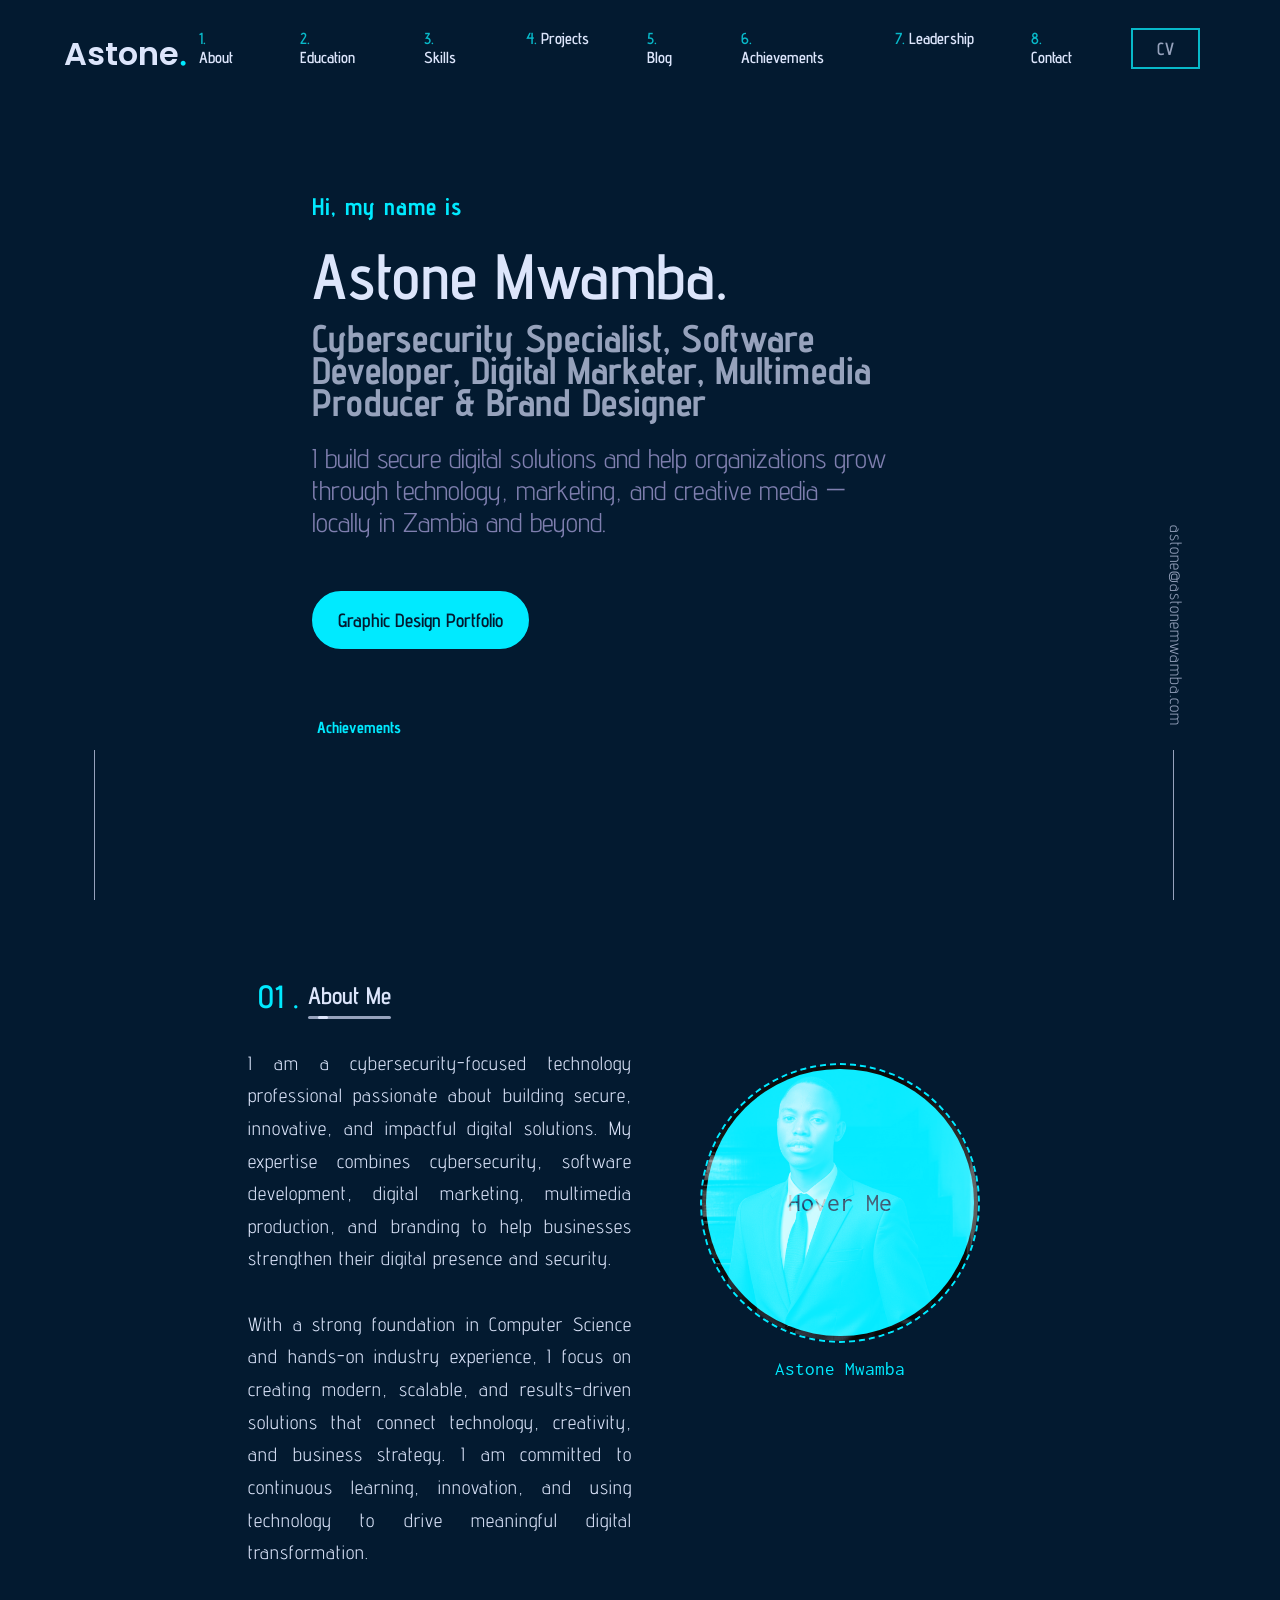
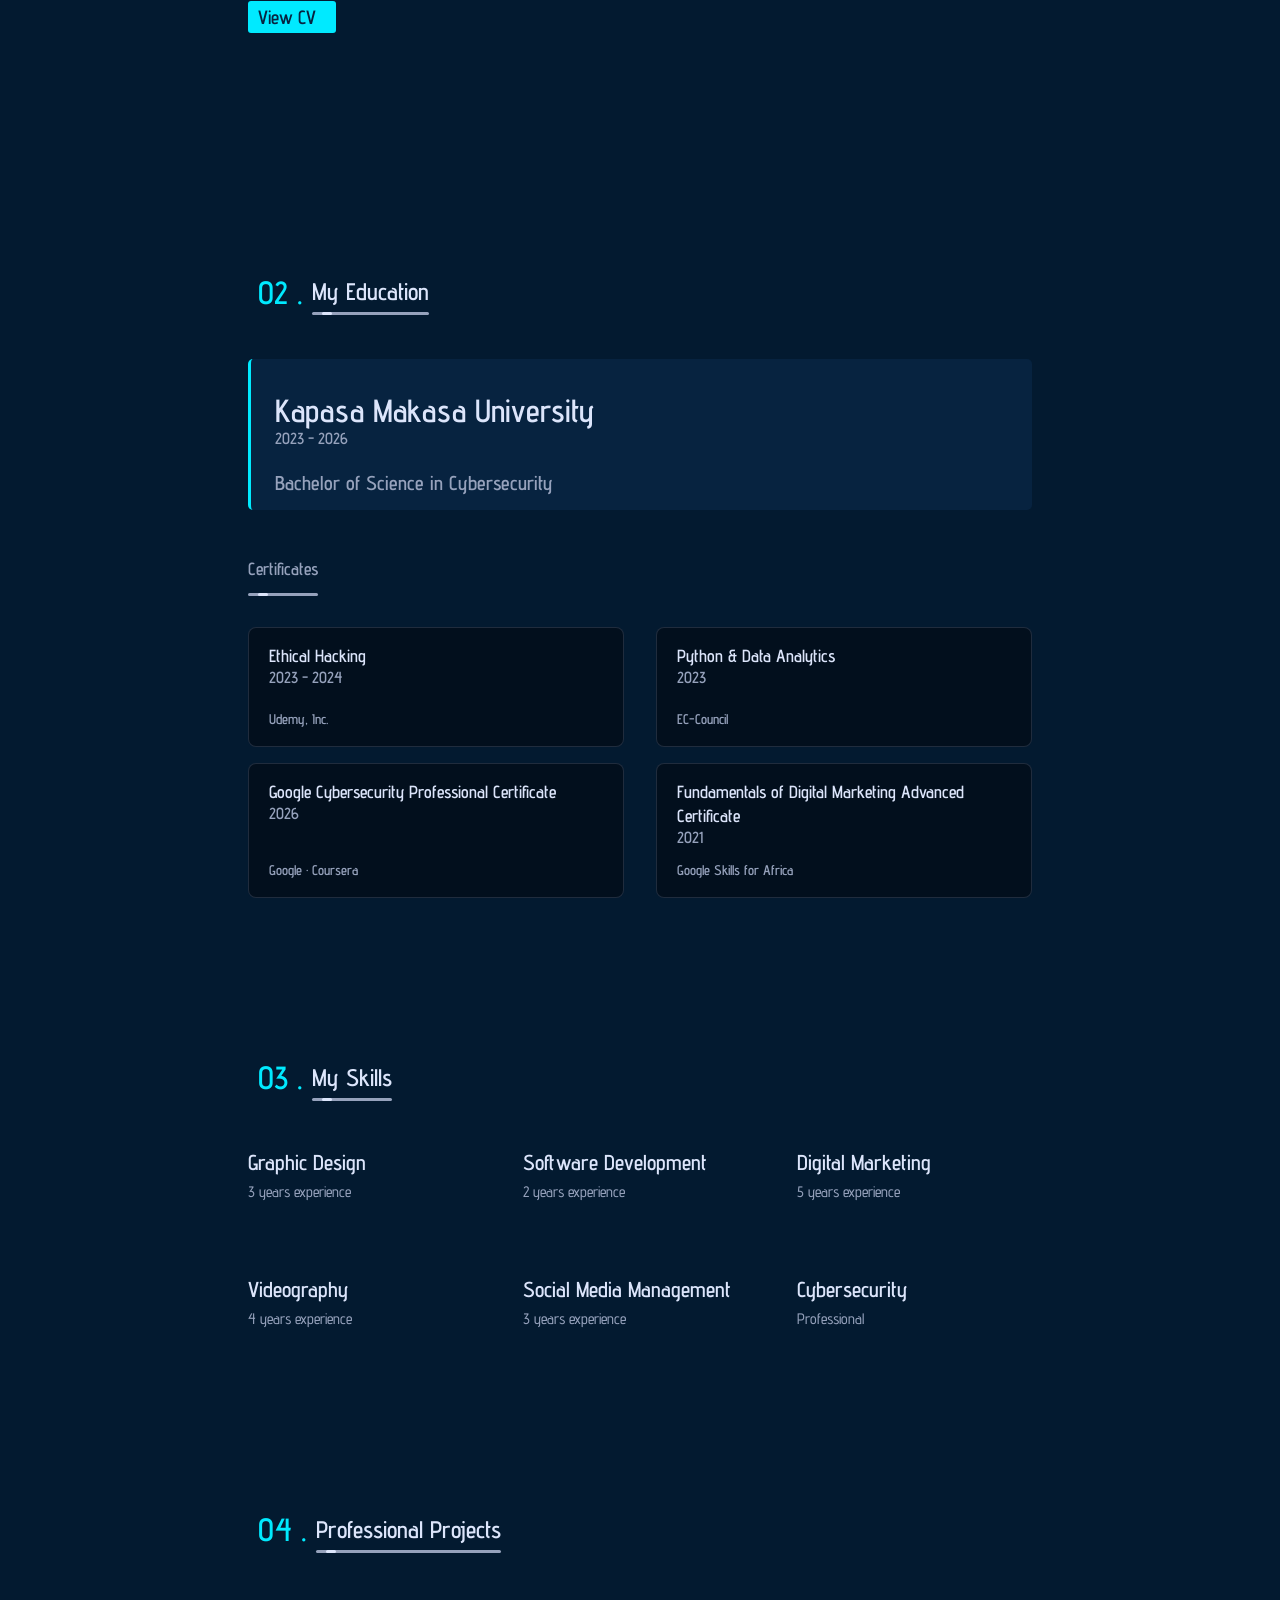
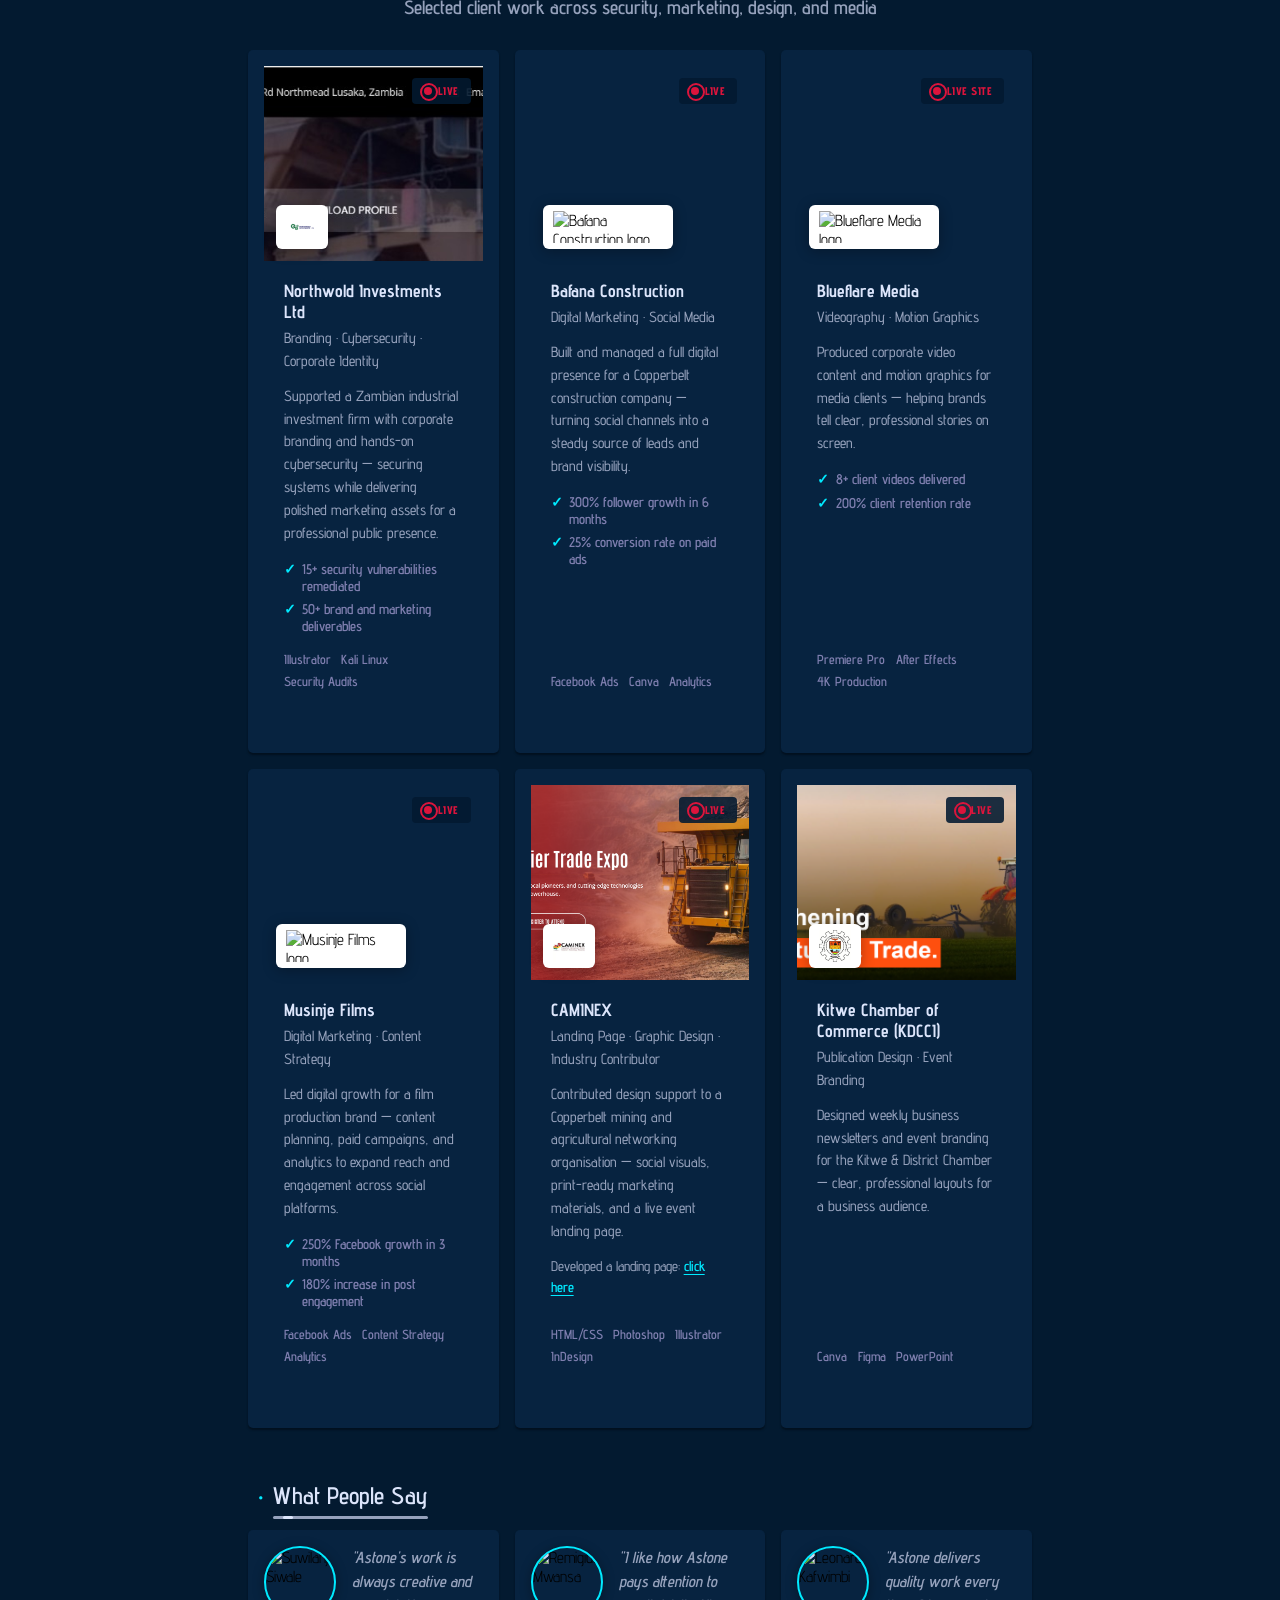
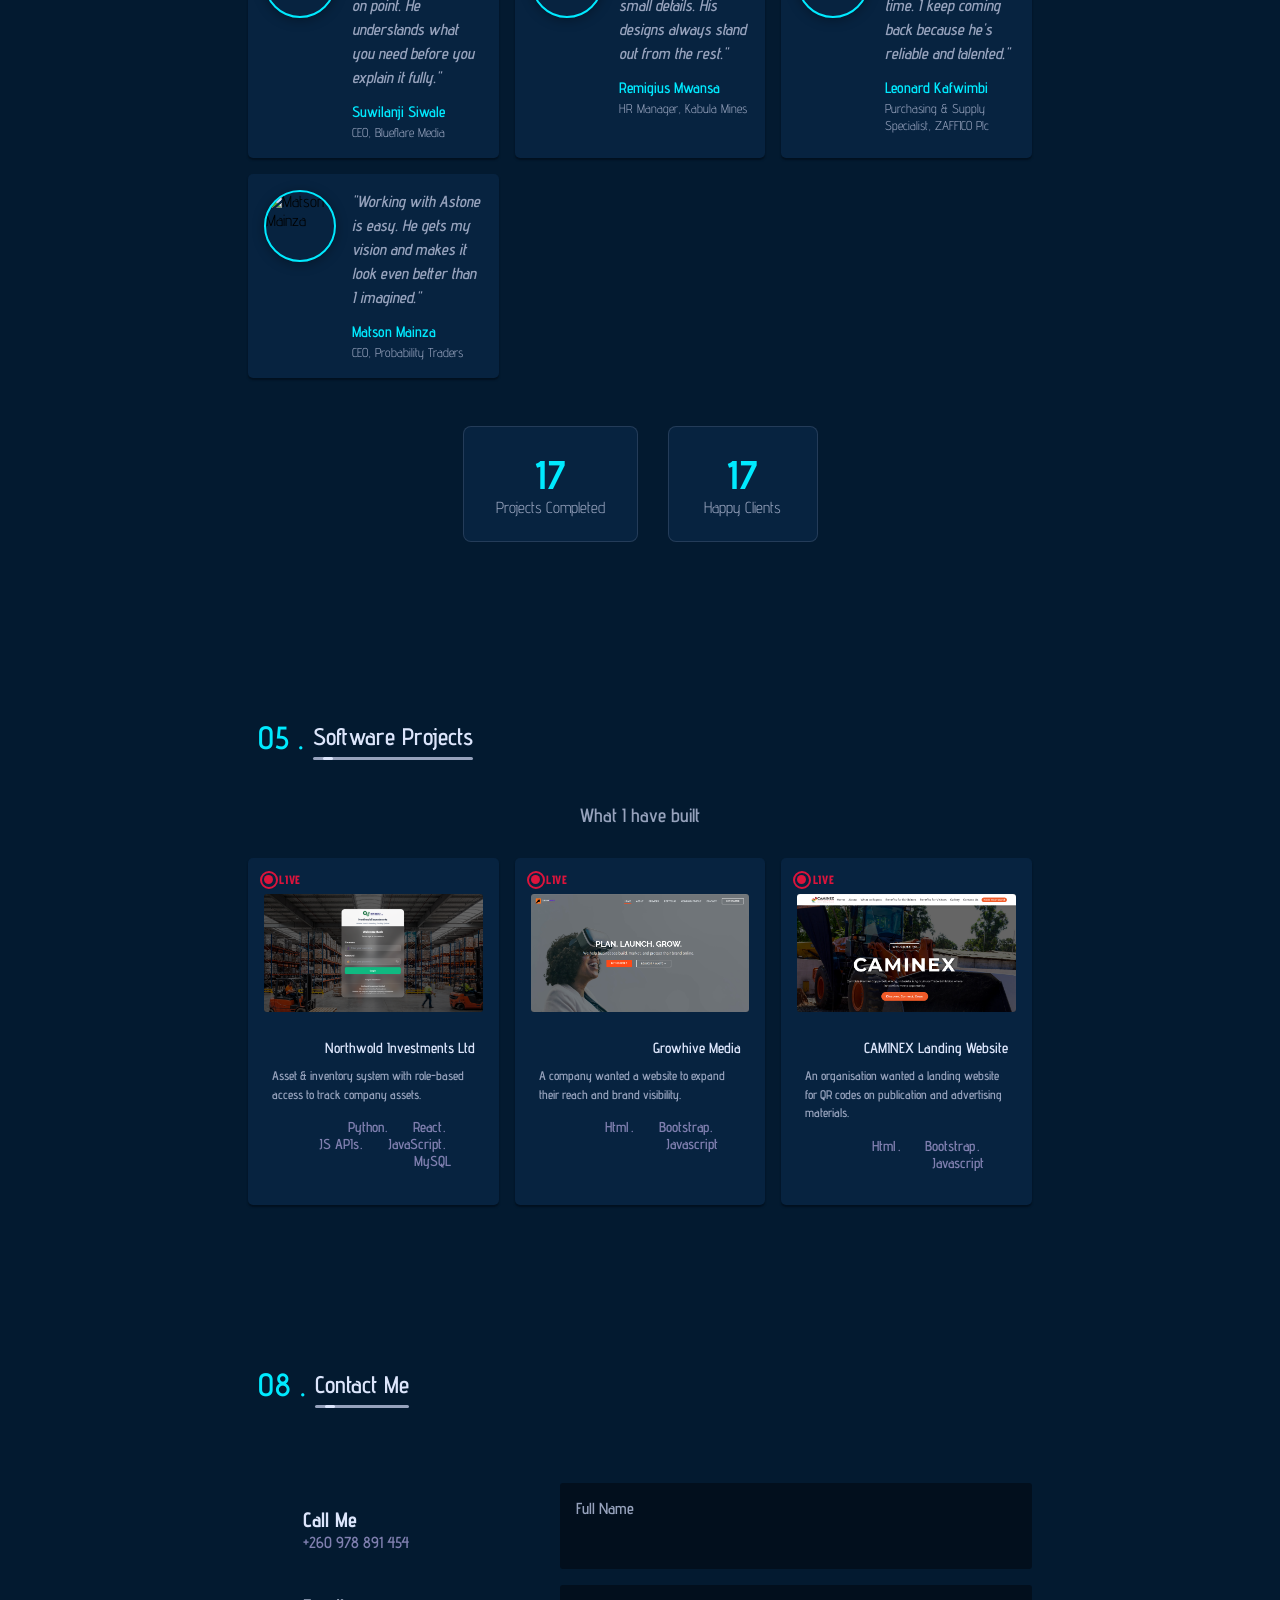
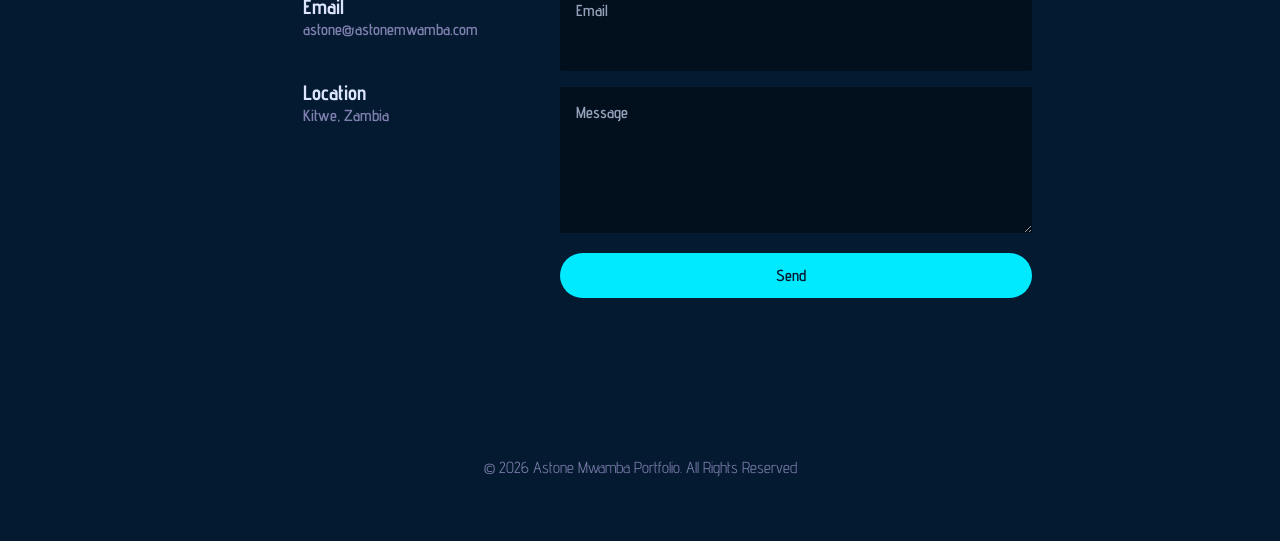
==== commit 8af1b5c2: "Add a Leadership Corner with CMS-backed events and impact. Co-authored-by: Cursor <cursoragent@curso" ====
--- a/index.html
+++ b/index.html
@@ -27,10 +27,23 @@
                 <li class="navItem"><a href="#about" class="navLink"><span class="number">1.</span> About</a></li>
                 <li class="navItem"><a href="#education" class="navLink"><span class="number">2.</span> Education</a></li>
                 <li class="navItem"><a href="#skills" class="navLink"><span class="number">3.</span> Skills</a></li>
-                <li class="navItem"><a href="#projects" class="navLink"><span class="number">4.</span> Projects</a></li>
-                <li class="navItem"><a href="#software-projects" class="navLink"><span class="number">5.</span> Software</a></li>
-                <li class="navItem"><a href="blog.html" class="navLink"><span class="number">6.</span> Blog</a></li>
-                <li class="navItem"><a href="achievements.html" class="navLink"><span class="number">7.</span> Achievements</a></li>
+                <li class="navItem navItem--hasMenu">
+                    <a href="#projects" class="navLink"><span class="number">4.</span> Projects <i class="uil uil-angle-down navCaret" aria-hidden="true"></i></a>
+                    <ul class="navDropdown">
+                        <li><a href="#software-projects" class="navDropdownLink">Software</a></li>
+                    </ul>
+                </li>
+                <li class="navItem"><a href="blog.html" class="navLink"><span class="number">5.</span> Blog</a></li>
+                <li class="navItem"><a href="achievements.html" class="navLink"><span class="number">6.</span> Achievements</a></li>
+                <li class="navItem navItem--hasMenu">
+                    <a href="leadership.html" class="navLink"><span class="number">7.</span> Leadership <i class="uil uil-angle-down navCaret" aria-hidden="true"></i></a>
+                    <ul class="navDropdown">
+                        <li><a href="leadership-events.html" class="navDropdownLink">Events</a></li>
+                        <li><a href="leadership-impact.html" class="navDropdownLink">Impact</a></li>
+                        <li><a href="leadership-portfolio.html" class="navDropdownLink">Portfolio</a></li>
+                        <li><a href="leadership-book.html" class="navDropdownLink">Invite me</a></li>
+                    </ul>
+                </li>
                 <li class="navItem"><a href="#contact" class="navLink"><span class="number">8.</span> Contact</a></li>
                 <div class="closeIcon" id="closeIconID">
                     <i class="bx bxs-x-circle icon closeIc"></i>
@@ -56,7 +69,7 @@
     </div>
 
     <div class="col rightCol">
-        <div class="emailDiv">astnymwamba@gmail.com</div>
+        <div class="emailDiv">astone@astonemwamba.com</div>
         <div class="rightdivLine"></div>
     </div>
 
@@ -346,7 +359,7 @@
                             <h3 class="project-card-title">CAMINEX</h3>
                             <p class="project-role">Landing Page · Graphic Design · Industry Contributor</p>
                             <p>Contributed design support to a Copperbelt mining and agricultural networking organisation — social visuals, print-ready marketing materials, and a live event landing page.</p>
-                            <p class="project-deliverable">Developed a landing page: <a href="https://astny1.github.io/Caminexlandinpage/" target="_blank" rel="noopener noreferrer" class="project-short-link" title="CAMINEX landing page">astny1.github.io/Caminexlandinpage</a></p>
+                            <p class="project-deliverable">Developed a landing page: <a href="https://astny1.github.io/Caminexlandinpage/" target="_blank" rel="noopener noreferrer" class="project-short-link" title="CAMINEX landing page">click here</a></p>
                             <div class="software"><span>HTML/CSS</span><span>Photoshop</span><span>Illustrator</span><span>InDesign</span></div>
                         </div>
                         <a href="https://astny1.github.io/Caminexlandinpage/" target="_blank" rel="noopener noreferrer" class="wrapperLink" aria-label="Visit CAMINEX landing page"><i class="uil uil-external-link-alt"></i></a>
@@ -521,7 +534,7 @@
                             <i class="uil uil-envelope contactIcon"></i>
                             <div>
                                 <h2 class="contactTitle">Email</h2>
-                                <span class="contactDesc"><a href="mailto:astnymwamba@gmail.com">astnymwamba@gmail.com</a></span>
+                                <span class="contactDesc"><a href="mailto:astone@astonemwamba.com">astone@astonemwamba.com</a></span>
                             </div>
                         </div>
                         <div>
@@ -532,9 +545,11 @@
                             </div>
                         </div>
                     </div>
-                    <form id="contact-form" action="https://formsubmit.co/astnymwamba@gmail.com" method="POST">
-                        <input type="hidden" name="_subject" value="Portfolio contact form">
-                        <input type="hidden" name="_captcha" value="false">
+                    <form id="contact-form" name="contact" method="POST" data-netlify="true" netlify-honeypot="bot-field">
+                        <input type="hidden" name="form-name" value="contact">
+                        <p class="netlify-honeypot" hidden>
+                            <label>Don’t fill this out: <input name="bot-field"></label>
+                        </p>
                         <div class="formTop">
                             <div class="field">
                                 <label for="name">Full Name</label>
--- a/style.css
+++ b/style.css
@@ -142,18 +142,72 @@
     box-shadow: 0 2px 4px rgba(2, 15, 29, 0.904);
 }
 
-@media screen and (max-width: 768px) {
+@media screen and (max-width: 766px) {
+    .header {
+        min-height: 4.25rem;
+        height: auto;
+        padding: 0.85rem 1.25rem;
+    }
+
+    .header .logo {
+        font-size: 1.65rem;
+        position: relative;
+        z-index: 160;
+    }
+
+    .header .logo span {
+        font-size: 2.25rem;
+    }
+
+    .navToggle {
+        display: flex;
+        align-items: center;
+        justify-content: center;
+        position: relative;
+        z-index: 160;
+    }
+
     .navBar {
-        position: absolute;
-        top: -700%;
+        position: fixed;
+        inset: 0;
+        top: 0;
+        left: 0;
         right: 0;
-        left: 0;
-        background: var(--formColor);
-        padding: 1rem 0;
-        transition: 0.6s;
+        bottom: 0;
+        height: 100dvh;
+        max-height: 100dvh;
+        background: rgba(2, 15, 29, 0.98);
+        padding: 5rem 1rem 2rem;
+        overflow-y: auto;
+        transform: translateX(100%);
+        visibility: hidden;
+        opacity: 0;
+        transition: transform 0.35s ease, opacity 0.3s ease, visibility 0.35s;
         z-index: 150;
-        backdrop-filter: blur(5px);
-        border-bottom: 2px solid var(--primaryColor);
+        pointer-events: none;
+        backdrop-filter: blur(8px);
+        border-bottom: none;
+    }
+
+    .navBar.show {
+        transform: translateX(0);
+        visibility: visible;
+        opacity: 1;
+        pointer-events: auto;
+    }
+
+    .navList {
+        width: 100%;
+        max-width: 320px;
+        margin: 0 auto;
+    }
+
+    .navItem {
+        padding: 0.65rem 0;
+    }
+
+    .home.section {
+        padding-top: 6.5rem;
     }
 }
 
@@ -220,6 +274,35 @@
 .navLink:hover::before,
 .navLink:hover::after {
     width: 100%;
+}
+
+.navItem--hasMenu {
+    position: relative;
+}
+
+.navCaret {
+    font-size: 0.85em;
+    margin-left: 0.15rem;
+    vertical-align: middle;
+    transition: transform 0.2s ease;
+}
+
+.navDropdown {
+    list-style: none;
+    margin: 0.35rem 0 0 1.4rem;
+    padding: 0;
+}
+
+.navDropdownLink {
+    display: block;
+    color: var(--primaryColor);
+    font-size: 1.1rem;
+    font-weight: 600;
+    padding: 0.35rem 0;
+}
+
+.navDropdownLink:hover {
+    color: var(--primaryHover);
 }
 
 .resumeDiv {
@@ -285,8 +368,8 @@
     width: 0%;
 }
 
-.show {
-    top: 0;
+body.nav-open {
+    overflow: hidden;
 }
 
 /* Side columns */
@@ -1012,7 +1095,6 @@
     font-weight: 600;
     text-decoration: underline;
     text-underline-offset: 3px;
-    word-break: break-all;
 }
 
 .project-short-link:hover {
@@ -1317,22 +1399,26 @@
 /* Contact */
 .contactTop {
     margin: 1rem auto;
-    padding: 1rem;
+    padding: 1rem 0;
     display: flex;
     flex-wrap: wrap;
     flex-direction: column;
     gap: 1.5rem;
+    min-width: 0;
 }
 
 .contactTop > div {
     display: flex;
+    align-items: flex-start;
     margin: 0.5rem 0;
+    min-width: 0;
 }
 
 .contactTop .contactIcon {
     font-size: 1.5rem;
     color: var(--primaryColor);
-    margin-right: 1rem;
+    margin-right: 0.75rem;
+    flex-shrink: 0;
 }
 
 .contactTop .contactTitle {
@@ -1342,8 +1428,11 @@
 
 .contactTop .contactDesc {
     color: var(--paragraphColor);
-    font-size: 1.1rem;
-    font-weight: 600;
+    font-size: 0.95rem;
+    font-weight: 600;
+    line-height: 1.35;
+    overflow-wrap: anywhere;
+    word-break: break-word;
 }
 
 .contactTop .contactDesc a:hover {
@@ -1530,6 +1619,7 @@
     }
     .header {
         padding: 3rem 4rem;
+        overflow: visible;
     }
     .navList {
         display: flex;
@@ -1544,6 +1634,58 @@
         color: var(--textColor);
         font-size: 1rem;
     }
+    .navItem--hasMenu:hover .navCaret,
+    .navItem--hasMenu:focus-within .navCaret {
+        transform: rotate(180deg);
+        color: var(--primaryColor);
+    }
+    .navDropdown {
+        position: absolute;
+        top: calc(100% - 0.15rem);
+        left: 50%;
+        transform: translateX(-50%) translateY(4px);
+        margin: 0;
+        width: max-content;
+        min-width: 0;
+        padding: 0.15rem 0;
+        background: var(--projectCardColor);
+        border: 1px solid rgba(0, 255, 255, 0.22);
+        border-radius: 4px;
+        box-shadow: 0 6px 14px rgba(2, 15, 29, 0.45);
+        opacity: 0;
+        visibility: hidden;
+        pointer-events: none;
+        transition: opacity 0.18s ease, transform 0.18s ease, visibility 0.18s;
+        z-index: 200;
+    }
+    .navDropdown::before {
+        content: "";
+        position: absolute;
+        left: 0;
+        right: 0;
+        top: -10px;
+        height: 10px;
+    }
+    .navItem--hasMenu:hover .navDropdown,
+    .navItem--hasMenu:focus-within .navDropdown {
+        opacity: 1;
+        visibility: visible;
+        pointer-events: auto;
+        transform: translateX(-50%) translateY(0);
+    }
+    .navDropdownLink {
+        color: var(--textColor);
+        font-size: 0.78rem;
+        font-weight: 500;
+        padding: 0.28rem 0.55rem;
+        text-align: center;
+        white-space: nowrap;
+        line-height: 1.2;
+    }
+    .navDropdownLink:hover {
+        color: var(--primaryColor);
+        background: rgba(0, 255, 255, 0.08);
+    }
     .navToggle {
         display: none;
     }
@@ -1561,11 +1703,15 @@
         gap: 3rem 2.5rem;
     }
     .contactContent {
-        grid-template-columns: 200px 1fr;
-        column-gap: 3rem;
+        grid-template-columns: minmax(15.5rem, 0.85fr) minmax(0, 1.35fr);
+        column-gap: 2rem;
         justify-content: center;
         margin-top: 3rem;
         align-items: start;
+    }
+    .contactContent form {
+        min-width: 0;
+        padding-top: 1rem;
     }
 }
 
@@ -1627,9 +1773,18 @@
         flex-direction: column;
         align-items: center;
     }
+    .contactContent {
+        grid-template-columns: minmax(17rem, 0.75fr) minmax(0, 1.45fr);
+        column-gap: 2.5rem;
+    }
+    .contactTop .contactDesc {
+        font-size: 1rem;
+        overflow-wrap: normal;
+        word-break: normal;
+    }
     .emailDiv {
         color: var(--secondaryColor);
-        font-size: 1.2rem;
+        font-size: 1.05rem;
         letter-spacing: 1px;
         transform: rotate(90deg) translate(-90px, -12px);
         margin-bottom: 25px;
@@ -1740,7 +1895,265 @@
     align-items: center;
     flex-wrap: wrap;
     gap: 0.5rem;
+    margin-bottom: 0.35rem;
+}
+
+/* Achievement cards — software-project size, standard story layout */
+.achievement-story-grid {
+    grid-template-columns: 1fr;
+    gap: 1rem;
+    max-width: none;
+    margin: 0;
+}
+
+.achievement-story-card {
+    background: var(--projectCardColor);
+    border-radius: 5px;
+    box-shadow: 0 2px 2px #010a149a;
+    overflow: hidden;
+    transition: transform 0.3s ease, box-shadow 0.3s ease;
+    display: flex;
+    flex-direction: column;
+    height: 100%;
+}
+
+.achievement-story-card:hover {
+    transform: translateY(-5px);
+}
+
+.achievement-story-cover {
+    width: 100%;
+    height: 118px;
+    overflow: hidden;
+    border-radius: 3px 3px 0 0;
+    background: var(--formColor);
+}
+
+.achievement-story-cover img {
+    width: 100%;
+    height: 100%;
+    object-fit: cover;
+    object-position: center top;
+    display: block;
+}
+
+.achievement-story-cover--empty {
+    background: linear-gradient(145deg, var(--formColor) 0%, rgba(0, 255, 255, 0.06) 100%);
+}
+
+.achievement-story-body {
+    padding: 0.75rem 0.85rem 1rem;
+    flex: 1;
+    display: flex;
+    flex-direction: column;
+}
+
+.achievement-story-meta {
+    display: flex;
+    flex-wrap: wrap;
+    align-items: center;
+    gap: 0.35rem 0.75rem;
+    margin-bottom: 0.35rem;
+}
+
+.achievement-story-meta .content-tag {
+    margin-right: 0;
+    font-size: 0.7rem;
+}
+
+.achievement-story-meta .content-date {
+    font-size: 0.78rem;
+}
+
+.achievement-story-title {
+    color: var(--textColor);
+    font-size: 0.92rem;
+    font-weight: 600;
+    line-height: 1.25;
+    margin: 0 0 0.4rem;
+}
+
+.achievement-story-excerpt {
+    color: var(--secondaryColor);
+    font-size: 0.78rem;
+    line-height: 1.45;
+    margin: 0 0 0.65rem;
+    flex: 1;
+    display: -webkit-box;
+    -webkit-line-clamp: 3;
+    -webkit-box-orient: vertical;
+    overflow: hidden;
+}
+
+.achievement-story-card .read-more {
+    margin-top: auto;
+    font-size: 0.85rem;
+}
+
+@media screen and (max-width: 519px) {
+    .achievement-story-grid {
+        max-width: 280px;
+        margin-left: auto;
+        margin-right: auto;
+    }
+}
+
+@media screen and (min-width: 520px) {
+    .achievement-story-grid {
+        grid-template-columns: repeat(2, minmax(0, 1fr));
+    }
+}
+
+@media screen and (min-width: 645px) {
+    .achievement-story-grid {
+        grid-template-columns: repeat(3, minmax(0, 1fr));
+        gap: 1rem;
+    }
+}
+
+/* Achievement detail page */
+.achievement-detail-container {
+    max-width: 760px;
+}
+
+.achievement-detail-meta {
+    display: flex;
+    flex-wrap: wrap;
+    align-items: center;
+    gap: 0.5rem 1rem;
     margin-bottom: 0.5rem;
+}
+
+.achievement-detail-title {
+    margin-bottom: 1.25rem;
+}
+
+.achievement-detail-hero {
+    margin: 0 0 2rem;
+    border-radius: 10px;
+    overflow: hidden;
+    border: 1px solid rgba(150, 162, 188, 0.25);
+    background: var(--formColor);
+    box-shadow: 0 12px 40px rgba(0, 0, 0, 0.25);
+    position: relative;
+}
+
+.achievement-detail-hero.is-zoomable {
+    cursor: zoom-in;
+}
+
+.achievement-detail-hero.is-zoomable:hover img {
+    transform: scale(1.02);
+}
+
+.achievement-detail-hero img {
+    width: 100%;
+    max-height: 460px;
+    object-fit: cover;
+    display: block;
+    transition: transform 0.35s ease;
+}
+
+.achievement-detail-zoom-hint {
+    position: absolute;
+    right: 0.75rem;
+    bottom: 0.75rem;
+    display: inline-flex;
+    align-items: center;
+    gap: 0.35rem;
+    padding: 0.35rem 0.65rem;
+    border-radius: 4px;
+    background: rgba(3, 26, 48, 0.78);
+    color: #dce5fb;
+    font-size: 0.78rem;
+    font-weight: 600;
+    pointer-events: none;
+}
+
+.achievement-detail-zoom-hint i {
+    font-size: 0.95rem;
+    color: var(--primaryColor);
+}
+
+.achievement-lightbox {
+    position: fixed;
+    inset: 0;
+    z-index: 10000;
+    display: flex;
+    align-items: center;
+    justify-content: center;
+    padding: 3.5rem 1.25rem 1.25rem;
+    opacity: 0;
+    visibility: hidden;
+    transition: opacity 0.28s ease, visibility 0.28s ease;
+}
+
+.achievement-lightbox.is-open {
+    opacity: 1;
+    visibility: visible;
+}
+
+.achievement-lightbox-backdrop {
+    position: absolute;
+    inset: 0;
+    background: rgba(3, 26, 48, 0.94);
+}
+
+.achievement-lightbox-close {
+    position: absolute;
+    top: 1rem;
+    right: 1rem;
+    z-index: 2;
+    width: 2.75rem;
+    height: 2.75rem;
+    border: 1px solid rgba(220, 229, 251, 0.25);
+    border-radius: 50%;
+    background: rgba(255, 255, 255, 0.08);
+    color: #fff;
+    font-size: 1.75rem;
+    line-height: 1;
+    cursor: pointer;
+    display: flex;
+    align-items: center;
+    justify-content: center;
+    transition: background 0.2s ease, border-color 0.2s ease, transform 0.2s ease;
+}
+
+.achievement-lightbox-close:hover {
+    background: rgba(0, 255, 255, 0.15);
+    border-color: var(--primaryColor);
+    transform: scale(1.05);
+}
+
+.achievement-lightbox-frame {
+    position: relative;
+    z-index: 1;
+    margin: 0;
+    max-width: min(960px, 96vw);
+    max-height: 88vh;
+}
+
+.achievement-lightbox-frame img {
+    display: block;
+    max-width: 100%;
+    max-height: 88vh;
+    width: auto;
+    height: auto;
+    margin: 0 auto;
+    object-fit: contain;
+    border-radius: 8px;
+    box-shadow: 0 20px 60px rgba(0, 0, 0, 0.45);
+}
+
+body.achievement-lightbox-open {
+    overflow: hidden;
+}
+
+.achievement-detail-body p {
+    color: var(--secondaryColor);
+    font-size: 1.1rem;
+    line-height: 1.85;
+    margin: 0;
 }
 
 .admin-hint {
@@ -1954,3 +2367,649 @@
         font-size: 1.2rem !important;
     }
 }
+
+/* Leadership Corner */
+.leadership-hero {
+    position: relative;
+    isolation: isolate;
+    min-height: 100vh;
+    min-height: 100dvh;
+    display: flex;
+    align-items: flex-end;
+    padding: 8rem 1.5rem 3.5rem;
+    overflow: hidden;
+}
+
+.leadership-hero-bg {
+    position: absolute;
+    inset: 0;
+    z-index: 0;
+    background-image: url("images/leadership/hero.jpeg");
+    background-size: cover;
+    background-position: center 12%;
+    background-repeat: no-repeat;
+    filter: saturate(0.55) brightness(0.42) contrast(1.05);
+    transform: scale(1.06);
+}
+
+.leadership-hero-overlay {
+    position: absolute;
+    inset: 0;
+    z-index: 1;
+    background:
+        linear-gradient(180deg, rgba(3, 26, 48, 0.62) 0%, rgba(3, 26, 48, 0.28) 38%, rgba(3, 26, 48, 0.88) 100%),
+        linear-gradient(105deg, rgba(3, 26, 48, 0.82) 0%, rgba(3, 26, 48, 0.35) 58%, rgba(3, 26, 48, 0.55) 100%);
+}
+
+.leadership-hero-content {
+    position: relative;
+    z-index: 2;
+    width: min(40rem, 100%);
+}
+
+.leadership-kicker {
+    color: var(--primaryColor);
+    font-size: 0.95rem;
+    letter-spacing: 0.18em;
+    text-transform: uppercase;
+    font-weight: 600;
+    margin-bottom: 0.85rem;
+}
+
+.leadership-title {
+    color: var(--textColor);
+    font-family: "Poppins", sans-serif;
+    font-size: clamp(2.4rem, 7vw, 4.4rem);
+    font-weight: 600;
+    line-height: 1.1;
+    margin-bottom: 1.1rem;
+}
+
+.leadership-writeup {
+    color: var(--secondaryColor);
+    font-size: clamp(1.05rem, 2.4vw, 1.35rem);
+    line-height: 1.65;
+    min-height: 6.2em;
+    max-width: 34rem;
+}
+
+.leadership-writeup.is-typing::after {
+    content: "|";
+    margin-left: 2px;
+    color: var(--primaryColor);
+    animation: leadershipBlink 0.8s step-end infinite;
+}
+
+@keyframes leadershipBlink {
+    50% { opacity: 0; }
+}
+
+.leadership-hero-actions {
+    display: flex;
+    flex-wrap: wrap;
+    align-items: center;
+    gap: 1rem 1.6rem;
+    margin-top: 1.75rem;
+}
+
+.leadership-book-btn {
+    display: inline-flex;
+    align-items: center;
+    border: 2px solid var(--primaryColor);
+    background: var(--primaryColor);
+    color: var(--BgColor);
+    padding: 0.55rem 1.35rem;
+    border-radius: 3rem;
+    font-weight: 600;
+    font-size: 0.95rem;
+}
+
+.leadership-book-btn:hover {
+    background: transparent;
+    color: var(--primaryColor);
+}
+
+.leadership-scroll {
+    display: inline-flex;
+    align-items: center;
+    gap: 0.4rem;
+    margin-top: 1.75rem;
+    color: var(--primaryColor);
+    font-weight: 600;
+    font-size: 0.95rem;
+}
+
+.leadership-hero-actions .leadership-scroll {
+    margin-top: 0;
+}
+
+.leadership-scroll i {
+    font-size: 1.2rem;
+    animation: move 1.6s ease-in-out infinite;
+}
+
+.leadership-hero-item {
+    opacity: 0;
+}
+
+.leadership-hero.is-loaded .leadership-hero-item-1 { animation: heroFadeUp 0.7s ease 0.15s forwards; }
+.leadership-hero.is-loaded .leadership-hero-item-2 { animation: heroFadeUp 0.8s ease 0.35s forwards; }
+.leadership-hero.is-loaded .leadership-hero-item-3 { animation: heroFadeIn 0.4s ease 0.7s forwards; }
+.leadership-hero.is-loaded .leadership-hero-item-4 { animation: heroFadeUp 0.7s ease 2.4s forwards; }
+
+.leadership-summary {
+    color: var(--paragraphColor);
+    font-size: 1.12rem;
+    line-height: 1.75;
+    max-width: 46rem;
+    margin: 0 0 2.5rem;
+}
+
+.leadership-block-title {
+    margin-top: 2.75rem;
+}
+
+.leadership-story .titleText-sm {
+    font-size: 1.15rem;
+}
+
+.leadership-story .titleText-sm .underline {
+    top: 28px;
+}
+
+.leadership-doors {
+    display: grid;
+    gap: 1.15rem;
+    margin-bottom: 2rem;
+}
+
+.leadership-door {
+    display: flex;
+    flex-direction: column;
+    min-height: 13rem;
+    padding: 1.4rem 1.4rem 1.35rem;
+    background: var(--projectCardColor);
+    border: 1px solid rgba(150, 162, 188, 0.15);
+    border-radius: 8px;
+    color: inherit;
+    transition: transform 0.25s ease, border-color 0.25s ease;
+}
+
+.leadership-door:hover {
+    transform: translateY(-4px);
+    border-color: rgba(0, 255, 255, 0.4);
+}
+
+.leadership-door-num {
+    color: var(--primaryColor);
+    font-size: 0.78rem;
+    font-weight: 600;
+    letter-spacing: 0.08em;
+    text-transform: uppercase;
+}
+
+.leadership-door h3 {
+    color: var(--textColor);
+    font-size: 1.55rem;
+    margin: 0.55rem 0 0.4rem;
+}
+
+.leadership-door p {
+    color: var(--paragraphColor);
+    line-height: 1.6;
+    flex: 1;
+}
+
+.leadership-door > span:last-child {
+    display: inline-flex;
+    align-items: center;
+    gap: 0.3rem;
+    margin-top: 1rem;
+    color: var(--primaryColor);
+    font-weight: 600;
+}
+
+.leadership-subnav {
+    display: flex;
+    flex-wrap: wrap;
+    gap: 0.45rem 1.15rem;
+    margin: 0 0 1.75rem;
+}
+
+.leadership-subnav a {
+    color: var(--secondaryColor);
+    font-weight: 600;
+    font-size: 0.92rem;
+}
+
+.leadership-subnav a.is-current,
+.leadership-subnav a:hover {
+    color: var(--primaryColor);
+}
+
+.leadership-hero--short {
+    min-height: 0;
+    align-items: flex-end;
+    padding-top: 7.25rem;
+    padding-bottom: 2.4rem;
+}
+
+.leadership-hero--short .leadership-title {
+    font-size: clamp(2.1rem, 5vw, 3.4rem);
+    margin-bottom: 0.45rem;
+}
+
+.leadership-hero--short .leadership-writeup {
+    min-height: 0;
+    opacity: 1;
+}
+
+.leadership-events,
+.leadership-videos,
+.leadership-book {
+    display: grid;
+    gap: 1.15rem;
+}
+
+.leadership-picture-card {
+    background: var(--projectCardColor);
+    border: 1px solid rgba(150, 162, 188, 0.15);
+    border-radius: 8px;
+    overflow: hidden;
+}
+
+.leadership-picture {
+    height: 190px;
+    background: var(--formColor);
+}
+
+.leadership-picture img {
+    width: 100%;
+    height: 100%;
+    object-fit: cover;
+    display: block;
+}
+
+.leadership-picture--empty {
+    background:
+        linear-gradient(160deg, rgba(3, 26, 48, 0.2), rgba(3, 26, 48, 0.72)),
+        url("images/leadership/hero.jpeg") center 18% / cover;
+}
+
+.leadership-picture-body {
+    padding: 1.15rem 1.25rem 1.3rem;
+}
+
+.leadership-picture-body h3 {
+    color: var(--textColor);
+    font-size: 1.15rem;
+    margin: 0.35rem 0 0.4rem;
+}
+
+.leadership-picture-body p {
+    color: var(--paragraphColor);
+    font-size: 1rem;
+    line-height: 1.6;
+}
+
+.leadership-impact-list {
+    display: grid;
+    gap: 1.35rem;
+    margin-bottom: 2rem;
+}
+
+.leadership-impact-card {
+    display: grid;
+    background: var(--projectCardColor);
+    border: 1px solid rgba(150, 162, 188, 0.15);
+    border-radius: 8px;
+    overflow: hidden;
+}
+
+.leadership-impact-player {
+    position: relative;
+    min-height: 210px;
+    background: #020f1d;
+}
+
+.leadership-impact-player iframe {
+    position: absolute;
+    inset: 0;
+    width: 100%;
+    height: 100%;
+    border: 0;
+}
+
+.leadership-impact-copy {
+    padding: 1.3rem 1.35rem 1.45rem;
+    display: flex;
+    flex-direction: column;
+    justify-content: center;
+}
+
+.leadership-impact-copy h3 {
+    color: var(--textColor);
+    font-size: 1.2rem;
+    margin-bottom: 0.45rem;
+}
+
+.leadership-impact-copy p {
+    color: var(--paragraphColor);
+    font-size: 1rem;
+    line-height: 1.65;
+}
+
+.leadership-event,
+.leadership-book-card {
+    background: var(--projectCardColor);
+    border: 1px solid rgba(150, 162, 188, 0.15);
+    border-radius: 6px;
+    padding: 1.3rem 1.35rem 1.45rem;
+}
+
+.leadership-event-type {
+    display: inline-block;
+    color: var(--primaryColor);
+    font-size: 0.75rem;
+    font-weight: 600;
+    letter-spacing: 0.08em;
+    text-transform: uppercase;
+    margin-bottom: 0.45rem;
+}
+
+.leadership-event h3,
+.leadership-video h3,
+.leadership-book-card h3 {
+    color: var(--textColor);
+    font-size: 1.15rem;
+    margin-bottom: 0.4rem;
+}
+
+.leadership-event p,
+.leadership-video p,
+.leadership-book-card p {
+    color: var(--paragraphColor);
+    font-size: 1rem;
+    line-height: 1.6;
+}
+
+.leadership-video-frame {
+    position: relative;
+    aspect-ratio: 16 / 9;
+    margin-bottom: 0.8rem;
+    border-radius: 6px;
+    overflow: hidden;
+    display: flex;
+    align-items: center;
+    justify-content: center;
+    background:
+        linear-gradient(160deg, rgba(3, 26, 48, 0.25), rgba(3, 26, 48, 0.78)),
+        url("images/leadership/hero.jpeg") center 18% / cover;
+}
+
+.leadership-video-play {
+    width: 3.25rem;
+    height: 3.25rem;
+    border-radius: 50%;
+    border: 2px solid var(--primaryColor);
+    background: rgba(3, 26, 48, 0.55);
+    color: var(--primaryColor);
+    font-size: 1.35rem;
+    display: grid;
+    place-items: center;
+    cursor: pointer;
+    padding: 0;
+}
+
+.leadership-video-play:disabled {
+    cursor: default;
+}
+
+.leadership-video-status {
+    position: absolute;
+    left: 0.7rem;
+    bottom: 0.7rem;
+    font-size: 0.72rem;
+    letter-spacing: 0.06em;
+    text-transform: uppercase;
+    color: var(--textColor);
+    background: rgba(3, 26, 48, 0.72);
+    padding: 0.22rem 0.5rem;
+    border-radius: 3px;
+}
+
+.leadership-video-frame iframe {
+    position: absolute;
+    inset: 0;
+    width: 100%;
+    height: 100%;
+    border: 0;
+}
+
+.leadership-book {
+    margin-bottom: 2.5rem;
+}
+
+.leadership-book-card > i {
+    display: block;
+    font-size: 1.55rem;
+    color: var(--primaryColor);
+    margin-bottom: 0.35rem;
+}
+
+.leadership-book-card p {
+    margin-bottom: 0.85rem;
+}
+
+.leadership-book-link {
+    display: inline-flex;
+    align-items: center;
+    gap: 0.3rem;
+    color: var(--primaryColor);
+    font-weight: 600;
+}
+
+.leadership-book-link:hover {
+    color: var(--primaryHover);
+}
+
+.leadership-role {
+    margin: 0 0 1.75rem;
+    padding: 1.4rem 1.45rem 1.5rem;
+    background: var(--projectCardColor);
+    border: 1px solid rgba(150, 162, 188, 0.15);
+    border-radius: 6px;
+}
+
+.leadership-role-head {
+    margin-bottom: 0.9rem;
+}
+
+.leadership-role-org {
+    color: var(--primaryColor);
+    font-size: 0.92rem;
+    font-weight: 600;
+    letter-spacing: 0.04em;
+    margin-bottom: 0.35rem;
+}
+
+.leadership-role-title {
+    color: var(--textColor);
+    font-size: 1.25rem;
+    font-weight: 600;
+    line-height: 1.35;
+    margin-bottom: 0.4rem;
+}
+
+.leadership-role-tag {
+    display: inline-block;
+    color: var(--secondaryColor);
+    font-size: 0.85rem;
+    font-weight: 500;
+}
+
+.leadership-bullets {
+    list-style: none;
+    padding: 0;
+    margin: 0;
+    display: grid;
+    gap: 0.65rem;
+}
+
+.leadership-bullets li {
+    position: relative;
+    padding-left: 1.1rem;
+    color: var(--paragraphColor);
+    font-size: 1.02rem;
+    line-height: 1.65;
+}
+
+.leadership-bullets li::before {
+    content: "";
+    position: absolute;
+    left: 0;
+    top: 0.55em;
+    width: 0.4rem;
+    height: 0.4rem;
+    border-radius: 50%;
+    background: var(--primaryColor);
+}
+
+.leadership-metrics {
+    display: grid;
+    gap: 1.1rem;
+    margin: 1.5rem 0 0.5rem;
+}
+
+.leadership-metric {
+    padding: 1.25rem 1.35rem;
+    border-left: 3px solid var(--primaryColor);
+    background: rgba(7, 35, 64, 0.45);
+}
+
+.leadership-metric h3 {
+    color: var(--textColor);
+    font-size: 1.1rem;
+    margin-bottom: 0.45rem;
+}
+
+.leadership-metric p {
+    color: var(--paragraphColor);
+    font-size: 1rem;
+    line-height: 1.6;
+}
+
+.leadership-global {
+    display: grid;
+    gap: 1.15rem;
+    margin: 1.5rem 0 2.5rem;
+}
+
+.leadership-global-item {
+    padding: 1.35rem 1.4rem;
+    background: var(--projectCardColor);
+    border: 1px solid rgba(150, 162, 188, 0.15);
+    border-radius: 6px;
+}
+
+.leadership-global-label {
+    display: block;
+    color: var(--primaryColor);
+    font-weight: 600;
+    font-size: 0.95rem;
+    letter-spacing: 0.04em;
+    margin-bottom: 0.55rem;
+}
+
+.leadership-global-item p {
+    color: var(--paragraphColor);
+    font-size: 1.02rem;
+    line-height: 1.65;
+}
+
+.leadership-note {
+    background: rgba(7, 35, 64, 0.55);
+    border-left: 3px solid var(--primaryColor);
+    padding: 1.4rem 1.5rem;
+    margin-bottom: 2rem;
+}
+
+.leadership-note h3 {
+    color: var(--textColor);
+    font-size: 1.2rem;
+    margin-bottom: 0.65rem;
+}
+
+.leadership-note p {
+    color: var(--paragraphColor);
+    font-size: 1.05rem;
+    line-height: 1.7;
+}
+
+.leadership-note-link {
+    display: inline-flex;
+    align-items: center;
+    gap: 0.3rem;
+    margin-top: 1rem;
+    color: var(--primaryColor);
+    font-weight: 600;
+}
+
+.leadership-note-link:hover {
+    color: var(--primaryHover);
+}
+
+@media screen and (min-width: 767px) {
+    .leadership-hero {
+        align-items: center;
+        padding: 8rem 4rem 5rem;
+    }
+    .leadership-hero-bg {
+        background-position: 62% 12%;
+    }
+    .leadership-doors,
+    .leadership-metrics,
+    .leadership-events,
+    .leadership-videos {
+        grid-template-columns: repeat(2, 1fr);
+        gap: 1.25rem;
+    }
+    .leadership-global {
+        grid-template-columns: repeat(2, 1fr);
+    }
+    .leadership-book {
+        grid-template-columns: repeat(3, 1fr);
+    }
+    .leadership-impact-card {
+        grid-template-columns: minmax(0, 1.25fr) minmax(14rem, 0.75fr);
+        min-height: 240px;
+    }
+    .leadership-impact-player {
+        min-height: 100%;
+        height: 100%;
+    }
+}
+
+@media screen and (min-width: 960px) {
+    .leadership-hero {
+        padding-left: 8rem;
+        padding-right: 8rem;
+    }
+    .leadership-hero-overlay {
+        background:
+            linear-gradient(180deg, rgba(3, 26, 48, 0.45) 0%, rgba(3, 26, 48, 0.2) 40%, rgba(3, 26, 48, 0.72) 100%),
+            linear-gradient(100deg, rgba(3, 26, 48, 0.86) 0%, rgba(3, 26, 48, 0.28) 52%, rgba(3, 26, 48, 0.4) 100%);
+    }
+}
+
+@media (prefers-reduced-motion: reduce) {
+    .leadership-hero-item,
+    .leadership-scroll i {
+        opacity: 1 !important;
+        animation: none !important;
+        transform: none !important;
+    }
+    .leadership-writeup.is-typing::after {
+        display: none;
+    }
+}
